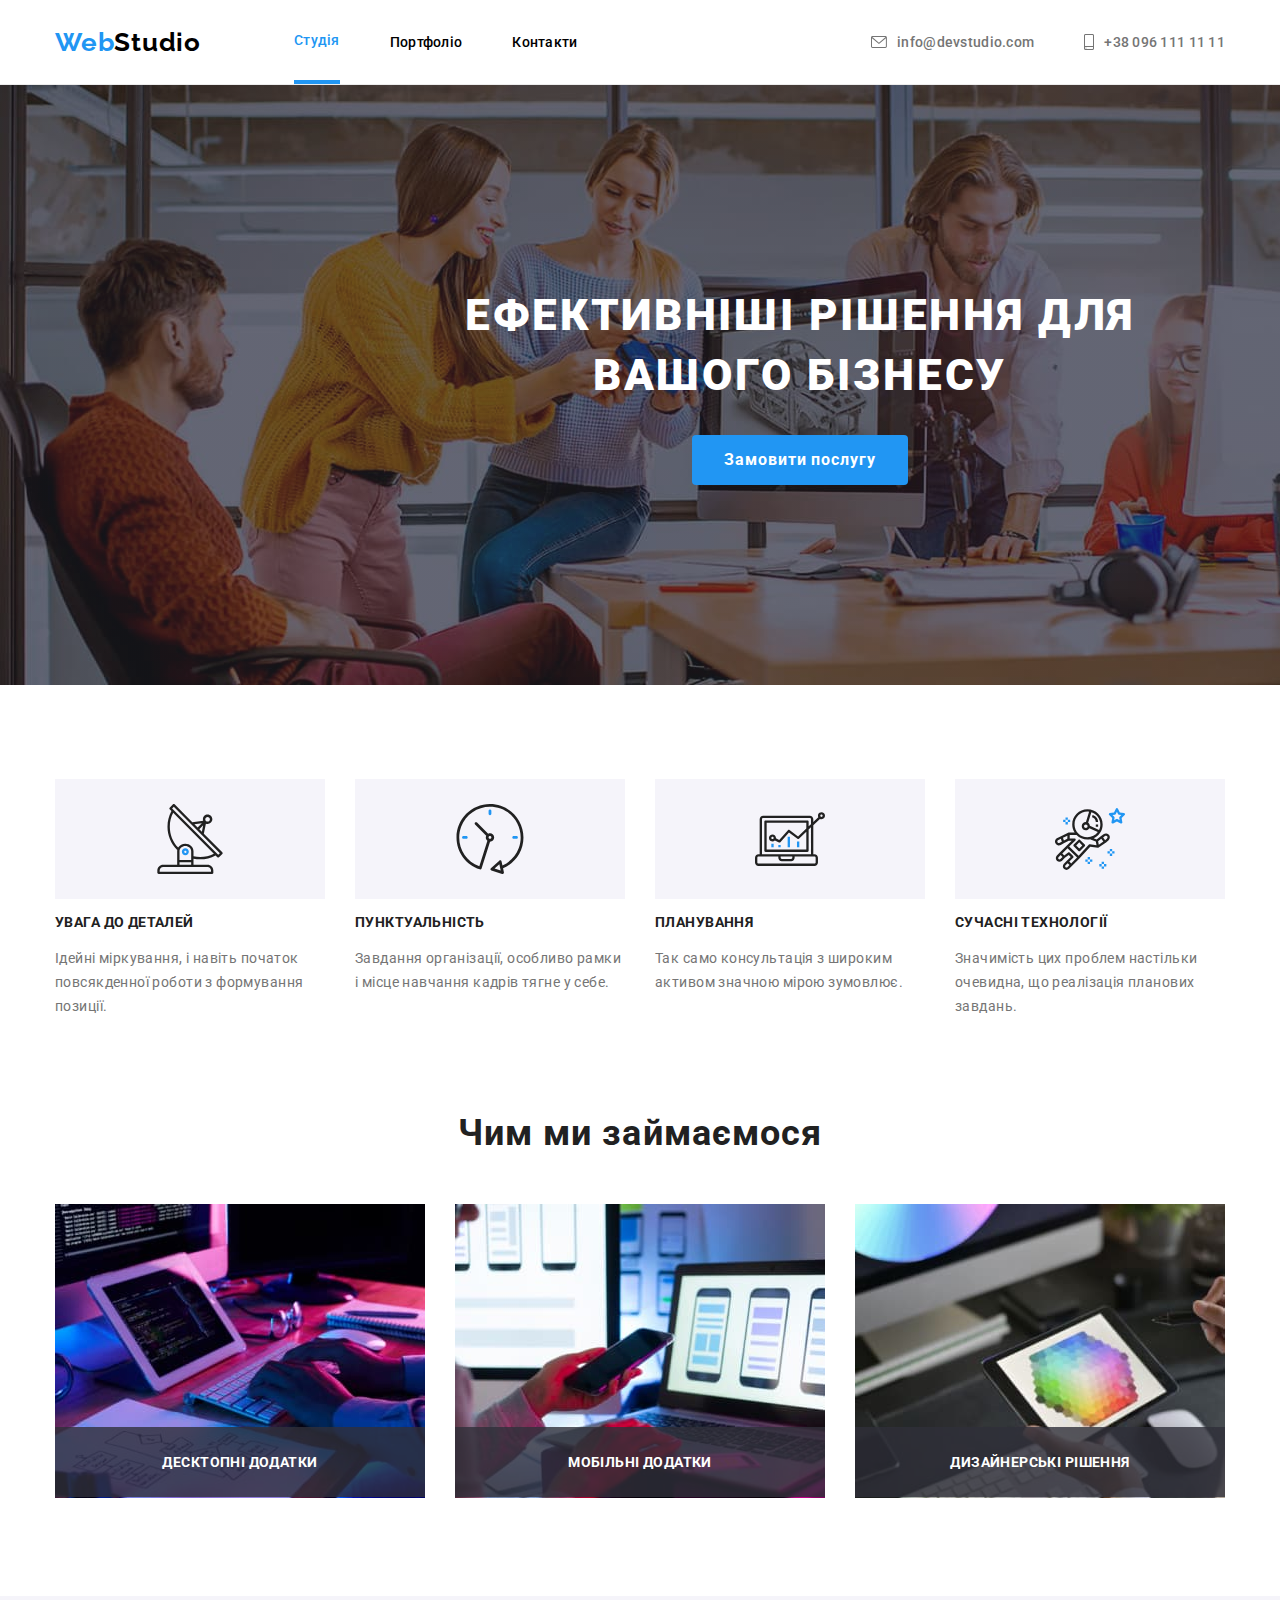
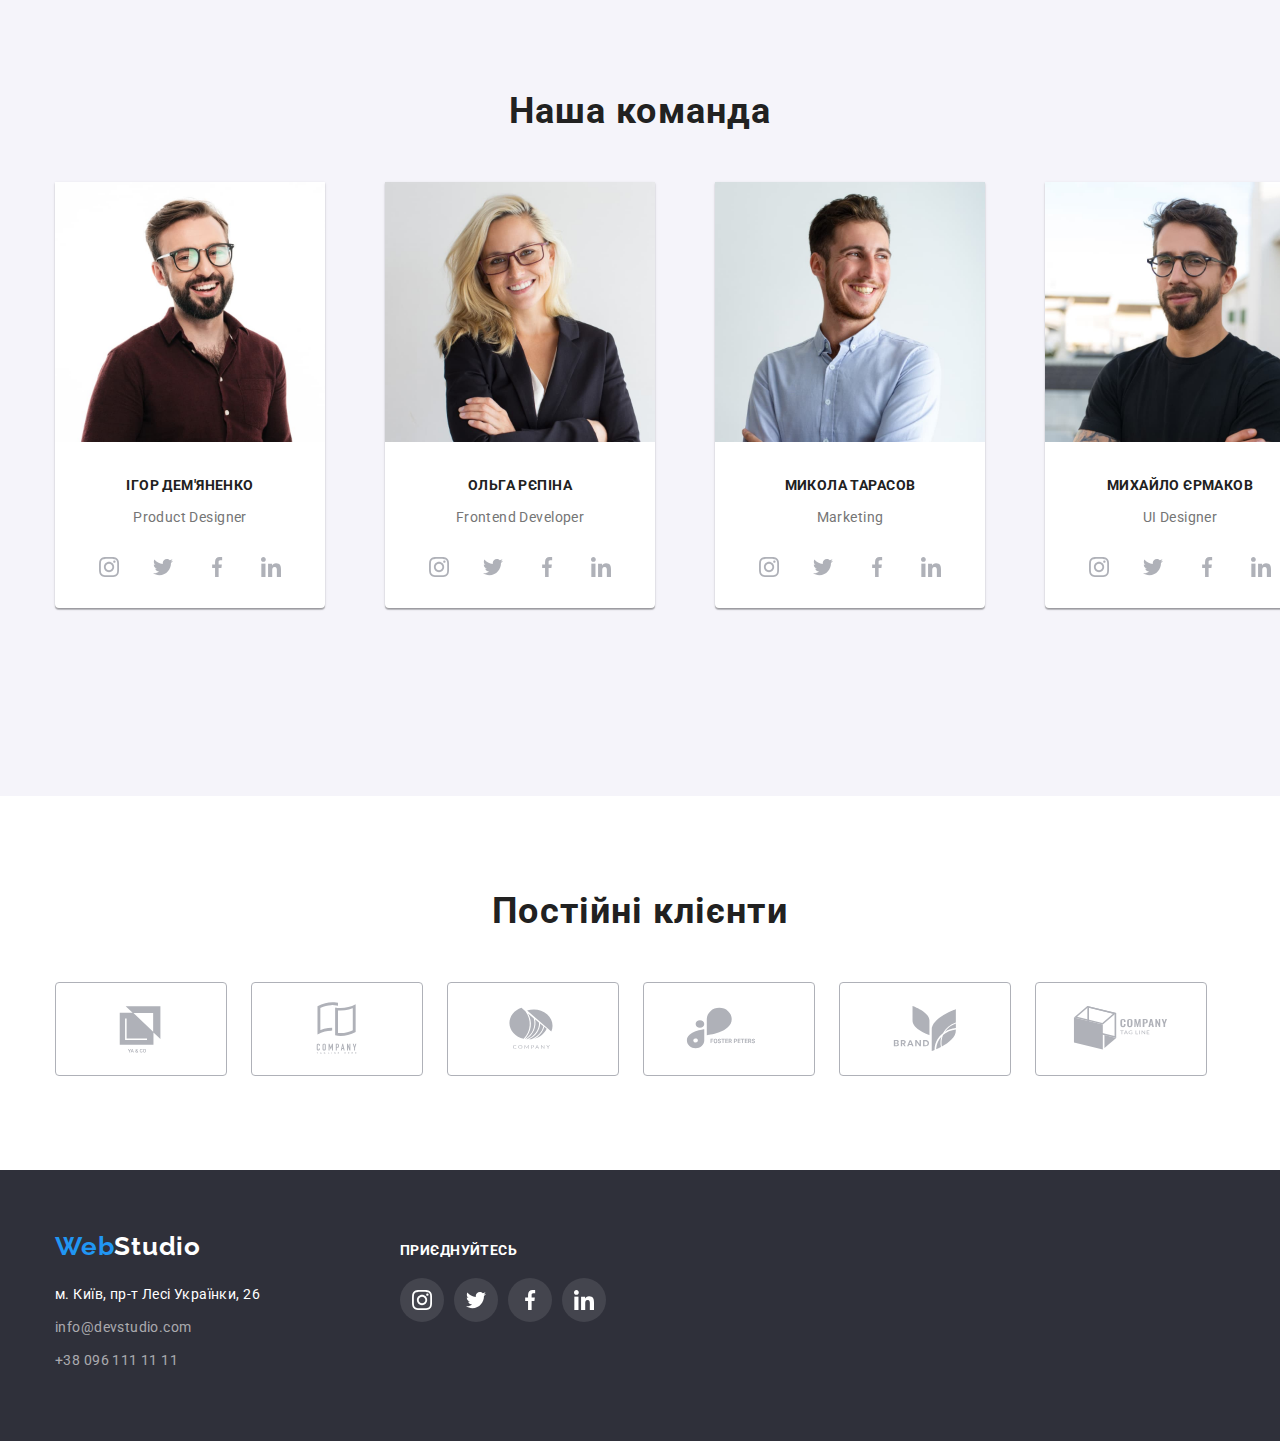
==== index.html @ c1629f8a "update" ====
<!DOCTYPE html>
<html lang="uk">
  <head>
    <meta charset="UTF-8" />
    <meta http-equiv="X-UA-Compatible" content="IE=edge" />
    <meta name="viewport" content="width=device-width, initial-scale=1.0" />
    <title>Домашня робота 1</title>
    <link rel="preconnect" href="https://fonts.googleapis.com" />
    <link rel="preconnect" href="https://fonts.gstatic.com" crossorigin />
    <link
      href="https://fonts.googleapis.com/css2?family=Raleway:wght@700&family=Roboto:wght@400;500;700;900&display=swap"
      rel="stylesheet"
    />
    <link
      rel="stylesheet"
      href="https://cdnjs.cloudflare.com/ajax/libs/modern-normalize/1.1.0/modern-normalize.min.css"
    />
    <link rel="stylesheet" href="./css/styles.css" />
  </head>
  <body class="body">
    <!--header-->
    <header class="page-header">
      <div class="container">
        <a class="logo" href="./webstudio">Web<span class="web">Studio</span> </a>
        <div class="header-container">
          <ul class="header-list list">
            <li class="page-list">
              <a class="active-link header-list-item hover-tup" href="./index.html">Студія</a>
            </li>
            <li class="page-list">
              <a class="header-list-item hover-tup" href="./portfolio.html">Портфоліо</a>
            </li>
            <li class="page-list"><a class="header-list-item hover-tup" href="./contacts.html">Контакти</a></li>
          </ul>
        </div>
        <div class="header-contakts">
            <ul class="header-list list">
            <li class="contacts-link">
              <a class="list-tel hover-tup " href="info@devstudio.com">
                <svg class="mail-icon icon" width="16" height="12">
                <use href="./images/icons.svg#icon-envelope"></use>
              </svg>
                <span>info@devstudio.com</span> </a>
            </li>
            <li class="contacts-link">
              <a class="list-tel hover-tup" href="+380961111111">
                <svg class="mail-icon icon" width="10" height="16">
                <use href="./images/icons.svg#icon-smartphone"></use>
              </svg>
                <span>+38 096 111 11 11</span>
                </a>
            </li>
          </ul>
        </div>
      </div>
    </header>
    <!--hero-->
    <main>
      <section class="hero">
          <div class="hero-container">
            <h1 class="hero-section">ЕФЕКТИВНІШІ РІШЕННЯ ДЛЯ ВАШОГО БІЗНЕСУ</h1>
            <button class="hero-button only-this-butoon hover-butoon butoon" data-modal-open type="button">Замовити послугу</button>
          </div>
      </section>
      <section class="proda">
        <div class="container">
          <ul class="proda-list list">
            <!--<h2>Прихованка</h2>-->
            <li class="proda-list-item">
              <div class="big-icon">
                <svg class="proda-icon icon" width="70" height="70">
                <use href="./images/icons.svg#icon-antenna"></use>
              </svg>
              </div>
              
              <h3 class="proda-link">УВАГА ДО ДЕТАЛЕЙ</h3>
              <p class="proda-link-link">
                Ідейні міркування, і навіть початок повсякденної роботи з формування позиції.
              </p>
            </li>
            <li class="proda-list-item">
              <div class="big-icon">
                <svg class="proda-icon icon" width="70" height="70">
                <use href="./images/icons.svg#icon-clock"></use>
              </svg>
              </div>
              <h3 class="proda-link">ПУНКТУАЛЬНІСТЬ</h3>
              <p class="proda-link-link">
                Завдання організації, особливо рамки і місце навчання кадрів тягне у себе.
              </p>
            </li>
            <li class="proda-list-item">
              <div class="big-icon">
                <svg class="proda-icon icon" width="70" height="70">
                <use href="./images/icons.svg#icon-diagram"></use>
              </svg>
              </div>
              <h3 class="proda-link">ПЛАНУВАННЯ</h3>
              <p class="proda-link-link">
                Так само консультація з широким активом значною мірою зумовлює.
              </p>
            </li>
            <li class="proda-list-item">
              <div class="big-icon">
                <svg class="proda-icon icon" width="70" height="70">
                <use href="./images/icons.svg#icon-astronaut"></use>
              </svg>
              </div>
              <h3 class="proda-link">СУЧАСНІ ТЕХНОЛОГІЇ</h3>
              <p class="proda-link-link">
                Значимість цих проблем настільки очевидна, що реалізація планових завдань.
              </p>
            </li>
          </ul>
        </div>
      </section>
      <!--чим ми займаємосся-->
      <section class="work">
        <div class="container">
          <h2 class="work-link">Чим ми займаємося</h2>
          <ul class="list">
            <li class="work-img"><img src="./images/computer.jpg" alt="computer" width="370"/>
            <div class="work-active"><span class="active-text">ДЕСКТОПНІ ДОДАТКИ</span></div>
              </li>
            <li class="work-img"><img src="./images/phone.jpg" alt="phone" width="370" />
            <div class="work-active"><span class="active-text">МОБІЛЬНІ ДОДАТКИ</span></div>
              </li>
            <li class="work-img"><img src="./images/tublet.jpg" alt="tublet" width="370" />
            <div class="work-active"><span class="active-text">ДИЗАЙНЕРСЬКІ РІШЕННЯ</span></div>
              </li>
          </ul>
        </div>
      </section>
      <!--наша команда-->
      <section class="team">
        <div class="container">
          <h2 class="team-line">Наша команда</h2>
          <div class="all-team">
            <ul class="list">
              <li class="team-link">
                <img src="./images/Christopher_Walker.jpg" alt="Christopher_Walker" width="270" />
                <h3 class="team-list">Ігор Дем'яненко</h3>
                <p class="team-link-list">Product Designer</p>
                <ul class="social-icons list">
                  <li class="icons"><a href="" class="social-link">
                    <svg class="icon-link" width="20" height="20">
                      <use href="./images/icons.svg#icon-instagram"></use>
                    </svg>
                  </a>
                </li>
                  <li class="icons"><a href="" class="social-link">
                    <svg class="icon-link" width="20" height="20">
                      <use href="./images/icons.svg#icon-twitter"></use>
                    </svg>
                  </a>
                </li>
                  <li class="icons"><a href="" class="social-link">
                    <svg class="icon-link" width="20" height="20">
                      <use href="./images/icons.svg#icon-facebook"></use>
                    </svg>
                  </a>
                </li>
                  <li class="icons"><a href="" class="social-link">
                    <svg class="icon-link" width="20" height="20">
                      <use href="./images/icons.svg#icon-linkedin"></use>
                    </svg>
                  </a>
                </li>
                </ul>
              </li>
              <li class="team-link">
                <img src="./images/Kylie_Evans.jpg" alt="Kylie_Evans" width="270" />
                <h3 class="team-list">Ольга Рєпіна</h3>
                <p class="team-link-list">Frontend Developer</p>
                <ul class="social-icons list">
                  <li class="icons"><a href="" class="social-link">
                    <svg class="icon-link" width="20" height="20">
                      <use href="./images/icons.svg#icon-instagram"></use>
                    </svg>
                  </a>
                </li>
                  <li class="icons"><a href="" class="social-link">
                    <svg class="icon-link" width="20" height="20">
                      <use href="./images/icons.svg#icon-twitter"></use>
                    </svg>
                  </a>
                </li>
                  <li class="icons"><a href="" class="social-link">
                    <svg class="icon-link" width="20" height="20">
                      <use href="./images/icons.svg#icon-facebook"></use>
                    </svg>
                  </a>
                </li>
                  <li class="icons"><a href="" class="social-link">
                    <svg class="icon-link" width="20" height="20">
                      <use href="./images/icons.svg#icon-linkedin"></use>
                    </svg>
                  </a>
                </li>
                </ul>
              </li>
              <li class="team-link">
                <img src="./images/Ryan_Harris.jpg" alt="Ryan_Harris" width="270" />
                <h3 class="team-list">Микола Тарасов</h3>
                <p class="team-link-list">Marketing</p>
                <ul class="social-icons list">
                  <li class="icons"><a href="" class="social-link">
                    <svg class="icon-link" width="20" height="20">
                      <use href="./images/icons.svg#icon-instagram"></use>
                    </svg>
                  </a>
                </li>
                  <li class="icons"><a href="" class="social-link">
                    <svg class="icon-link" width="20" height="20">
                      <use href="./images/icons.svg#icon-twitter"></use>
                    </svg>
                  </a>
                </li>
                  <li class="icons"><a href="" class="social-link">
                    <svg class="icon-link" width="20" height="20">
                      <use href="./images/icons.svg#icon-facebook"></use>
                    </svg>
                  </a>
                </li>
                  <li class="icons"><a href="" class="social-link">
                    <svg class="icon-link" width="20" height="20">
                      <use href="./images/icons.svg#icon-linkedin"></use>
                    </svg>
                  </a>
                </li>
                </ul>
              </li>
              <li class="team-link">
                <img src="./images/Tyler_Moore.jpg" alt="Tyler_Moore" width="270" />
                <h3 class="team-list">Михайло Єрмаков</h3>
                <p class="team-link-list">UI Designer</p>
                <ul class="social-icons list">
                  <li class="icons"><a href="" class="social-link">
                    <svg class="icon-link" width="20" height="20">
                      <use href="./images/icons.svg#icon-instagram"></use>
                    </svg>
                  </a>
                </li>
                  <li class="icons"><a href="" class="social-link">
                    <svg class="icon-link" width="20" height="20">
                      <use href="./images/icons.svg#icon-twitter"></use>
                    </svg>
                  </a>
                </li>
                  <li class="icons"><a href="" class="social-link">
                    <svg class="icon-link" width="20" height="20">
                      <use href="./images/icons.svg#icon-facebook"></use>
                    </svg>
                  </a>
                </li>
                  <li class="icons"><a href="" class="social-link">
                    <svg class="icon-link" width="20" height="20">
                      <use href="./images/icons.svg#icon-linkedin"></use>
                    </svg>
                  </a>
                </li>
                </ul>
              </li>
            </ul>
          </div>
          </section>    
          <section class="alltime-clients">
            <div class="container">
              <h2 class="alltime-clients-list">Постійні клієнти</h2>
          <ul class="compain list">
            <li class="compain-link">
              <a href="" class="compain-list">
                    <svg class="icon-logo" width="106" height="60">
                      <use href="./images/icons.svg#icon-ya--co"></use>
                    </svg>
                  </a>
              </li>
            <li class="compain-link">
              <a href="" class="compain-list">
              <svg class="icon-logo" width="106" height="60">
                      <use href="./images/icons.svg#icon-tagline-here"></use>
                    </svg>
                  </a>
            </a>
          </li>
            <li class="compain-link">
              <a href="" class="compain-list">
              <svg class="icon-logo" width="106" height="60">
                      <use href="./images/icons.svg#icon-company"></use>
                    </svg>
                  </a>
            </a>
          </li>
            <li class="compain-link">
              <a href="" class="compain-list">
              <svg class="icon-logo" width="106" height="60">
                      <use href="./images/icons.svg#icon-foster-peters"></use>
                    </svg>
                  </a>
            </a>
          </li>
            <li class="compain-link">
              <a href="" class="compain-list">
              <svg class="icon-logo" width="106" height="60">
                      <use href="./images/icons.svg#icon-brand"></use>
                    </svg>
                  </a>
            </a>
          </li>
            <li class="compain-link">
              <a href="" class="compain-list">
              <svg class="icon-logo" width="106" height="60">
                      <use href="./images/icons.svg#icon-tag-line"></use>
                    </svg>
                  </a>
            </a>
          </li>
          </ul>
        </div>
          </section>
    </main>
    <!--footer-->
    <footer class="address">
      <div class="container">
        <div class="all-address">
          <a class="logo address-logo" href="./webstudio">Web<span class="web-2">Studio</span> </a>
        <div class="address-link">
          <address class="all-address">
               <ul class="list">
              <li class="address-li">
                <a
                  class="address-link-link hover-tup"
                  href="https://goo.gl/maps/J3TThGuoo7Lbi47X8"
                  target="_blank"
                  rel="noopener norefferer nofollow"
                  >м. Київ, пр-т Лесі Українки, 26</a
                >
              </li>
              <li class="address-li">
                <a class="address-link hover-tup" href="mailto:info@devstudio.com"
                  >info@devstudio.com</a
                >
              </li>
              <li class="address-li">
                <a class="address-link hover-tup" href="tel+380961111111">+38 096 111 11 11</a>
              </li>
            </ul>
            </div>
          </div>
        
            <div class="butoon-address">
              <h2 class="come-here">ПРИЄДНУЙТЕСЬ</h2>
                <ul class="goin-here list">
                  <li class="goin-link link"><a href="" class="a-goin">
                    <svg class="icon-link" width="20" height="20">
                      <use href="./images/icons.svg#icon-instagram"></use>
                    </svg>
                  </a></li>
                  <li class="goin-link link"><a href="" class="a-goin">
                    <svg class="icon-link" width="20" height="20">
                      <use href="./images/icons.svg#icon-twitter"></use>
                    </svg>
                  </a></li>
                  <li class="goin-link link"><a href="" class="a-goin">
                    <svg class="icon-link" width="20" height="20">
                      <use href="./images/icons.svg#icon-facebook"></use>
                    </svg>
                  </a></li>
                  <li class="goin-link link"><a href="" class="a-goin">
                    <svg class="icon-link" width="20" height="20">
                      <use href="./images/icons.svg#icon-linkedin"></use>
                    </svg>
                  </a></li>
                </ul>
            </div>
          </address>
        </div>
      </div>
    </footer>
    <div class="modal-backdrop is-hidden" data-modal>
      <div class="modal">
        <div class="close-sign" data-modal-close>
          <svg width="18" height="18">
            <use href="./images/icons.svg#icon-close"></use>
          </svg>
        </div>
      </div>
    </div>
    <script src="./js/modal.js"></script>
  </body>
</html>
---- css/styles.css ----
/* global style */
body {
  font-family: 'Roboto', sans-serif;
  background: #f5f5f5;
  background: #ffffff;
  margin: 0 auto;
}
:root {
  --brand-color: #212121;
  --second-color: #757575;
  --next-color: #ffffff;
  --bornon: none;
  --header-hover: #2196f3;
}
.container {
  width: 1200px;
  margin: 0 auto;
  padding: 0 15px;
}
.logo {
  font-family: 'Raleway', sans-serif;
}
a {
  text-decoration: none;
}
.list {
  list-style: none;
  padding-left: 0;
  margin: 0;
}
.logo {
  font-weight: 700;
  font-size: 26px;
  line-height: calc(32 / 26);
  letter-spacing: 0.03em;
  color: var(--header-hover);
}
.web {
  color: black;
}
.butoon {
  cursor: pointer;
}

h1,
h2,
p {
  margin: 0;
}

/* HW-01 */

/* header */

.page-header .container {
  display: flex;
  align-items: center;
  background-color: #ffffff;
}
.page-header .logo {
  margin-right: 93px;
}
.header-list {
  display: flex;
  align-items: center;
}
.page-list .header-list {
  position: relative;
}

.header-list-item {
  font-weight: 500;
  font-size: 14px;
  line-height: 16px;
  letter-spacing: 0.02em;
  color: black;
  margin-right: 50px;
  padding: 32px 0;
  display: block;
  transition: 250ms linear;
}
.active-link {
  color: var(--header-hover);
  border-bottom: 4px solid var(--header-hover);
}
.hover-tup:hover,
.hover-tup:focus {
  color: var(--header-hover);
}
.hover-tup:hover .icon,
.hover-tup:focus .icon {
  stroke: var(--header-hover);
}
.header-contakts .header-list-item {
  font-weight: 500;
  font-size: 14px;
  line-height: 16px;
  letter-spacing: 0.02em;
  color: black;
  margin-right: 50px;
}

.header-contakts {
  margin-left: auto;
  justify-content: center;
}
.list-tel {
  font-weight: 500;
  font-size: 14px;
  line-height: 16px;
  letter-spacing: 0.02em;
  color: var(--second-color);
  display: flex;
  align-items: center;
  padding: 32px 0;
  transition: 250ms linear;
}
.contacts-link:first-child {
  margin-right: 50px;
}

.mail-icon {
  margin-right: 10px;
  fill: #757575;
}

/* hero */

.hero {
  margin: 0 auto;
  width: 1600px;
  background-color: #2f303a;
  padding-top: 200px;
  padding-bottom: 200px;
  background-image: linear-gradient(rgba(47, 48, 58, 0.4), rgba(47, 48, 58, 0.4)),
    url(../images/all-team.jpg);
  background-repeat: no-repeat;
  background-position: 50% 50%;
}
.hero-section {
  font-weight: 900;
  font-size: 44px;
  line-height: calc(60 / 44);
  text-align: center;
  letter-spacing: 0.06em;
  text-transform: uppercase;
  color: var(--next-color);
  margin: 0 auto;
  padding-bottom: 30px;
  max-width: 696px;
}
.hero-button {
  font-weight: 700;
  font-size: 16px;
  line-height: calc(30 / 16);
  display: flex;
  letter-spacing: 0.06em;
  color: var(--next-color);
  margin: 0 auto;
  padding: 10px 32px;
  border-radius: 4px;
  background: var(--header-hover);
  border: var(--bornon);
  transition: 250ms linear;
}
.only-this-butoon:hover,
.only-this-butoon:focus {
  background: #188ce8;
  box-shadow: 0px 4px 4px rgba(0, 0, 0, 0.15);
  border-radius: 4px;

}

/* proda */

.proda-list {
  padding: 0;
  margin: 0;
  display: flex;
  list-style: none;
}
.proda {
  padding-top: 94px;
  padding-bottom: 94px;
}
.proda-list-item {
  flex-basis: calc((100% - 3 * 30px) / 4);
}
.big-icon {
  background: #f5f4fa;
  width: 270px;
  height: 120px;
  display: flex;
  align-items: center;
  justify-content: center;
}
.proda-icon {
  border-radius: 4px;
}
.proda-list-item:not(:last-child) {
  margin-right: 30px;
  width: 270px;
  height: 120px;
}
.proda-link {
  font-weight: 700;
  font-size: 14px;
  line-height: calc(16 / 12);
  letter-spacing: 0.03em;
  text-transform: uppercase;
  color: var(--brand-color);
}
.proda-link-link {
  font-weight: 400;
  font-size: 14px;
  line-height: calc(24 / 14);
  letter-spacing: 0.03em;
  color: var(--second-color);
}

/* work */

.work-link {
  font-weight: 700;
  font-size: 36px;
  line-height: calc(42 / 36);
  text-align: center;
  letter-spacing: 0.03em;
  color: var(--brand-color);
  margin-bottom: 50px;
}
.work .list {
  padding: 0;
  margin: 0;
  display: flex;
  list-style: none;
}
.work {
  padding-bottom: 94px;
}
.work-img {
  flex-basis: calc((100% - 2 * 30px) / 3);
  position: relative;
}
.work-img:not(:last-child) {
  margin-right: 30px;
}
.work-active {
  background: rgba(47, 48, 58, 0.8);
  height: 70px;
  position: absolute;
  width: 100%;
  bottom: 0;
  margin-bottom: 5px;
  display: flex;
  justify-content: center;
}
.active-text {
  font-weight: 700;
  font-size: 14px;
  line-height: 16px;
  letter-spacing: 0.03em;
  text-transform: uppercase;
  color: #ffffff;
  display: flex;
  align-content: space-around;
  align-items: center;
}

/* team */

.team {
  background: #f5f4fa;
  padding-top: 94px;
  padding-bottom: 94px;
}
.team-link {
  background: var(--next-color);
  background: #ffffff;
  box-shadow: 0px 1px 3px rgba(0, 0, 0, 0.12), 0px 1px 1px rgba(0, 0, 0, 0.14),
    0px 2px 1px rgba(0, 0, 0, 0.2);
  border-radius: 0px 0px 4px 4px;
  height: 426px;
}
.team-link:not(:last-child) {
  margin-right: 30px;
  flex-basis: calc((100% - 3 * 30px) / 4);
}
.team-link:not(:first-child) {
  margin-left: 30px;
}
.team-line {
  font-weight: 700;
  font-size: 36px;
  line-height: calc(42 / 36);
  text-align: center;
  letter-spacing: 0.03em;
  color: var(--brand-color);
  margin-bottom: 50px;
}
.all-team {
  padding-bottom: 94px;
}
.team .list {
  padding: 0;
  margin: 0;
  display: flex;
  list-style: none;
}
.team-list {
  font-weight: 700;
  font-size: 14px;
  line-height: calc(16 / 12);
  letter-spacing: 0.03em;
  text-transform: uppercase;
  color: var(--brand-color);
  margin-top: 30px;
  text-align: center;
  margin-bottom: 10px;
}
.team-link-list {
  font-weight: 400;
  font-size: 14px;
  line-height: calc(24 / 14);
  letter-spacing: 0.03em;
  color: var(--second-color);
  text-align: center;
}
.team .icons {
  margin-right: 10px;
  margin-top: 16px;
  margin-bottom: 30px;
  transition: 250ms linear;
}
.team .social-link:hover,
.team .social-link:focus {
  background-color: #2196f3;
}

.icon-link {
  fill: #afb1b8;
  transition: 250ms linear;
}
.team .social-link:hover .icon-link,
.team .social-link:focus .icon-link {
  fill: #ffffff;
}
.social-icons {
  justify-content: center;
}
.social-link {
  width: 44px;
  height: 44px;
  border-radius: 50%;
  display: flex;
  align-items: center;
  justify-content: center;
  transition: 250ms linear;
}
.team .icons:last-child {
  margin-right: 0;
}
.alltime-clients {
  padding-top: 94px;
  padding-bottom: 94px;
  align-items: center;
  justify-content: center;
  background: #ffffff;
  margin: 0 auto;
}
.under-clients {
  width: 1200px;
  margin: 0 auto;
}
.alltime-clients-list {
  font-weight: 700;
  font-size: 36px;
  line-height: 42px;
  text-align: center;
  letter-spacing: 0.03em;
  color: #212121;
  margin-bottom: 50px;
}
.compain-link {
  display: inline-block;
}
.compain-list {
  width: 100%;
  height: 100%;
  color: #afb1b8;
  border: 1px solid #afb1b8;
  border-radius: 4px;
  display: flex;
  align-items: center;
  justify-content: center;
  transition: 250ms linear;
}
.icon-logo {
  margin: 16px 32px;
  fill: currentColor;
}
.compain-link:not(:last-child) {
  margin-right: 20px;
}
.alltime-clients .compain-list:hover,
.alltime-clients .compain-list:focus {
  color: #2196f3;
  border: 1px solid #2196f3;
  border-radius: 4px;
}
/* footer */

.footer {
  padding-bottom: 60px;
}
.address .container {
  display: flex;
  background-color: #2f303a;
}
.address {
  padding-top: 60px;
  background-color: #2f303a;
  padding-bottom: 60px;
  margin: 0 auto;
  display: flex;
  align-items: baseline;
}
.address-link-link {
  font-weight: 400;
  font-size: 14px;
  line-height: calc(24 / 14);
  letter-spacing: 0.03em;
  color: var(--next-color);
  transition: 250ms linear;
}
.address-link {
  font-weight: 400;
  font-size: 14px;
  line-height: calc(24 / 14);
  letter-spacing: 0.03em;
  color: rgba(255, 255, 255, 0.6);
  transition: 250ms linear;
}
.address .logo {
  display: block;
  padding-bottom: 20px;
}
.address-li {
  margin-bottom: 9px;
}
.all-address {
  margin-right: 70px;
}
.come-here {
  font-weight: 700;
  font-size: 14px;
  line-height: 16px;
  letter-spacing: 0.03em;
  color: #ffffff;
  margin-bottom: 20px;
}
.butoon-address {
  padding-top: 12px;
}
.goin-here {
  display: flex;
  align-items: center;
  justify-content: center;
}
.goin-link {
  width: 44px;
  height: 44px;
  margin-right: 10px;
  transition: 250ms linear;
}
.goin-link:last-child {
  margin-right: 0;
}
.a-goin:hover,
.a-goin:focus {
  background-color: #2196f3;
}
.a-goin {
  width: 100%;
  height: 100%;
  border-radius: 50%;
  display: flex;
  align-items: center;
  justify-content: center;
  background: rgba(255, 255, 255, 0.1);
  transition: 250ms linear;
}
.address .icon-link {
  fill: #ffffff;
}

/* HW-02  */
.page-header {
  border-bottom: 1px solid #ececec;
}
.header-lynk {
  font-weight: 500;
  font-size: 14px;
  line-height: calc(16 / 14);
  letter-spacing: 0.02em;
  color: var(--brand-color);
}

/* project */

.project {
  padding-top: 94px;
}
.project-list .project-text:hover,
.project-list .project-text:focus {
  color: #ffffff;
}
.project-list {
  display: flex;
  justify-content: center;
  transition: 250ms linear;

  margin-bottom: 50px;
}
.project .butoon {
  margin-right: 8px;
  transition: 250ms linear;
}
.project-1st-button {
  width: 73px;
  height: 38px;
  left: 512px;
  top: 174px;
  background: var(--header-hover);
  box-shadow: 0px 3px 1px rgba(0, 0, 0, 0.1), 0px 1px 2px rgba(0, 0, 0, 0.08),
    0px 2px 2px rgba(0, 0, 0, 0.12);
  border-radius: 4px;
  border: var(--bornon);
}
.project-2nd-butoon {
  width: 135px;
  height: 38px;
  left: 593px;
  top: 174px;
  background: #f5f4fa;
  border-radius: 4px;
  border: var(--bornon);
}
.project-3d-butoon {
  width: 112px;
  height: 38px;
  left: 726px;
  top: 174px;
  background: #f5f4fa;
  border-radius: 4px;
  border: var(--bornon);
}
.project-4r-butoon {
  width: 103px;
  height: 38px;
  left: 846px;
  top: 174px;
  background: #f5f4fa;
  border-radius: 4px;
  border: var(--bornon);
}
.project-5v-butoon {
  width: 130px;
  height: 38px;
  left: 957px;
  top: 174px;
  background: #f5f4fa;
  border-radius: 4px;
  border: var(--bornon);
}

.project .hover-butoon:hover,
.project .hover-butoon:focus {
  color: #ffffff;
  background: #2196f3;
}

.butoon-size {
  padding: 6px 22px;
}
.project-job .project-menu {
  flex-basis: calc((100% - 3 * 30px) / 3);
  margin-right: 25px;
  margin-bottom: 30px;
  background: #ffffff;
  border: 1px solid #eeeeee;
  position: relative;
  cursor: pointer;
  
}
.img-wrapper {
  position: relative;
  overflow: hidden;
  display: block;
}
.project-description {
  width: 370px;
  height: 294px;
  padding: 63px 24px;
  background: rgba(33, 150, 243, 0.9);
  position: absolute;
  top: 1px;
  transform: translateY(100%);
  filter: drop-shadow(0px 4px 4px rgba(0, 0, 0, 0.25));
  transition: 250ms linear;
}
.img-text {
  font-weight: 400;
  font-size: 18px;
  line-height: 28px;
  letter-spacing: 0.03em;
  color: #ffffff;
}

.project-job .project-menu:hover .project-description,
.project-job .project-menu:focus .project-description {
  display: block;
  transform: translateY(0);
  transition: transform 250ms cubic-bezier(0.4, 0, 0.2, 1);
}
.project-menu:hover,
.project-menu:focus {
  box-shadow: 0px 1px 1px rgba(0, 0, 0, 0.12), 0px 4px 4px rgba(0, 0, 0, 0.06),
    1px 4px 6px rgba(0, 0, 0, 0.16);
  transition: 250ms cubic-bezier(0.4, 0, 0.2, 1);
}

.project-text {
  font-weight: 500;
  font-size: 16px;
  line-height: 26px;
  letter-spacing: 0.03em;
}
.project-job .project-text {
  margin-bottom: 4px;
}
.project-text-unik {
  font-weight: 500;
  font-size: 16px;
  line-height: 26px;
  text-align: center;
  letter-spacing: 0.03em;
  color: #ffffff;
}
.project-text-link {
  font-weight: 400;
  font-size: 16px;
  line-height: calc(30 / 16);
  letter-spacing: 0.03em;
  color: var(--second-color);
}
.project-aftograv {
  padding: 20px 24px;
  border: 1px solid #eeeeee;
  margin-top: -5px;
}
.project-job {
  padding: 0;
  margin: 0;
  margin-right: -30px;
  display: flex;
  list-style: none;
  flex-wrap: wrap;
}
.projact-img {
  display: block;
}

/* address */
.footer {
  background-color: #2f303a;
  margin: 0 auto;
  width: 1600px;
}
.adres-link {
  font-weight: 400;
  font-size: 14px;
  line-height: calc(24 / 14);
  letter-spacing: 0.03em;
  color: var(--next-color);
}
.address-li {
  font-style: normal;
}
.adres-tel {
  font-weight: 400;
  font-size: 14px;
  line-height: calc(24 / 14);
  letter-spacing: 0.03em;
  color: rgba(255, 255, 255, 0.6);
}
.web-2 {
  color: var(--next-color);
}
.footer {
  padding-top: 60px;
}
.footer .list {
  margin-top: 20px;
}

/* modal*/

.modal-backdrop {
  position: fixed;
  top: 0;
  bottom: 0;
  left: 0;
  right: 0;
  background-color: rgba(0, 0, 0, 0.8);
  transition: opacity 250ms, visibility 250ms;
}

.modal-backdrop.is-hidden .modal {
  transform: rotate(-180deg);
}

.modal {
  width: 500px;
  height: 400px;
  position: absolute;
  top: 50%;
  left: 50%;
  transform: translate(-50%, -50%) rotate(0);
  transition: transform 250ms linear;
  background-color: #ffffff;
  border-radius: 20px;
}

.modal .close-sign {
  position: absolute;
  display: flex;
  justify-content: center;
  cursor: pointer;
  align-items: center;
  top: 10px;
  right: 10px;
  width: 30px;
  height: 30px;
  background: #ffffff;
  border: 1px solid rgba(0, 0, 0, 0.1);
  border-radius: 50%;
}

.is-hidden {
  visibility: hidden;
  opacity: 0;
  pointer-events: none;
}
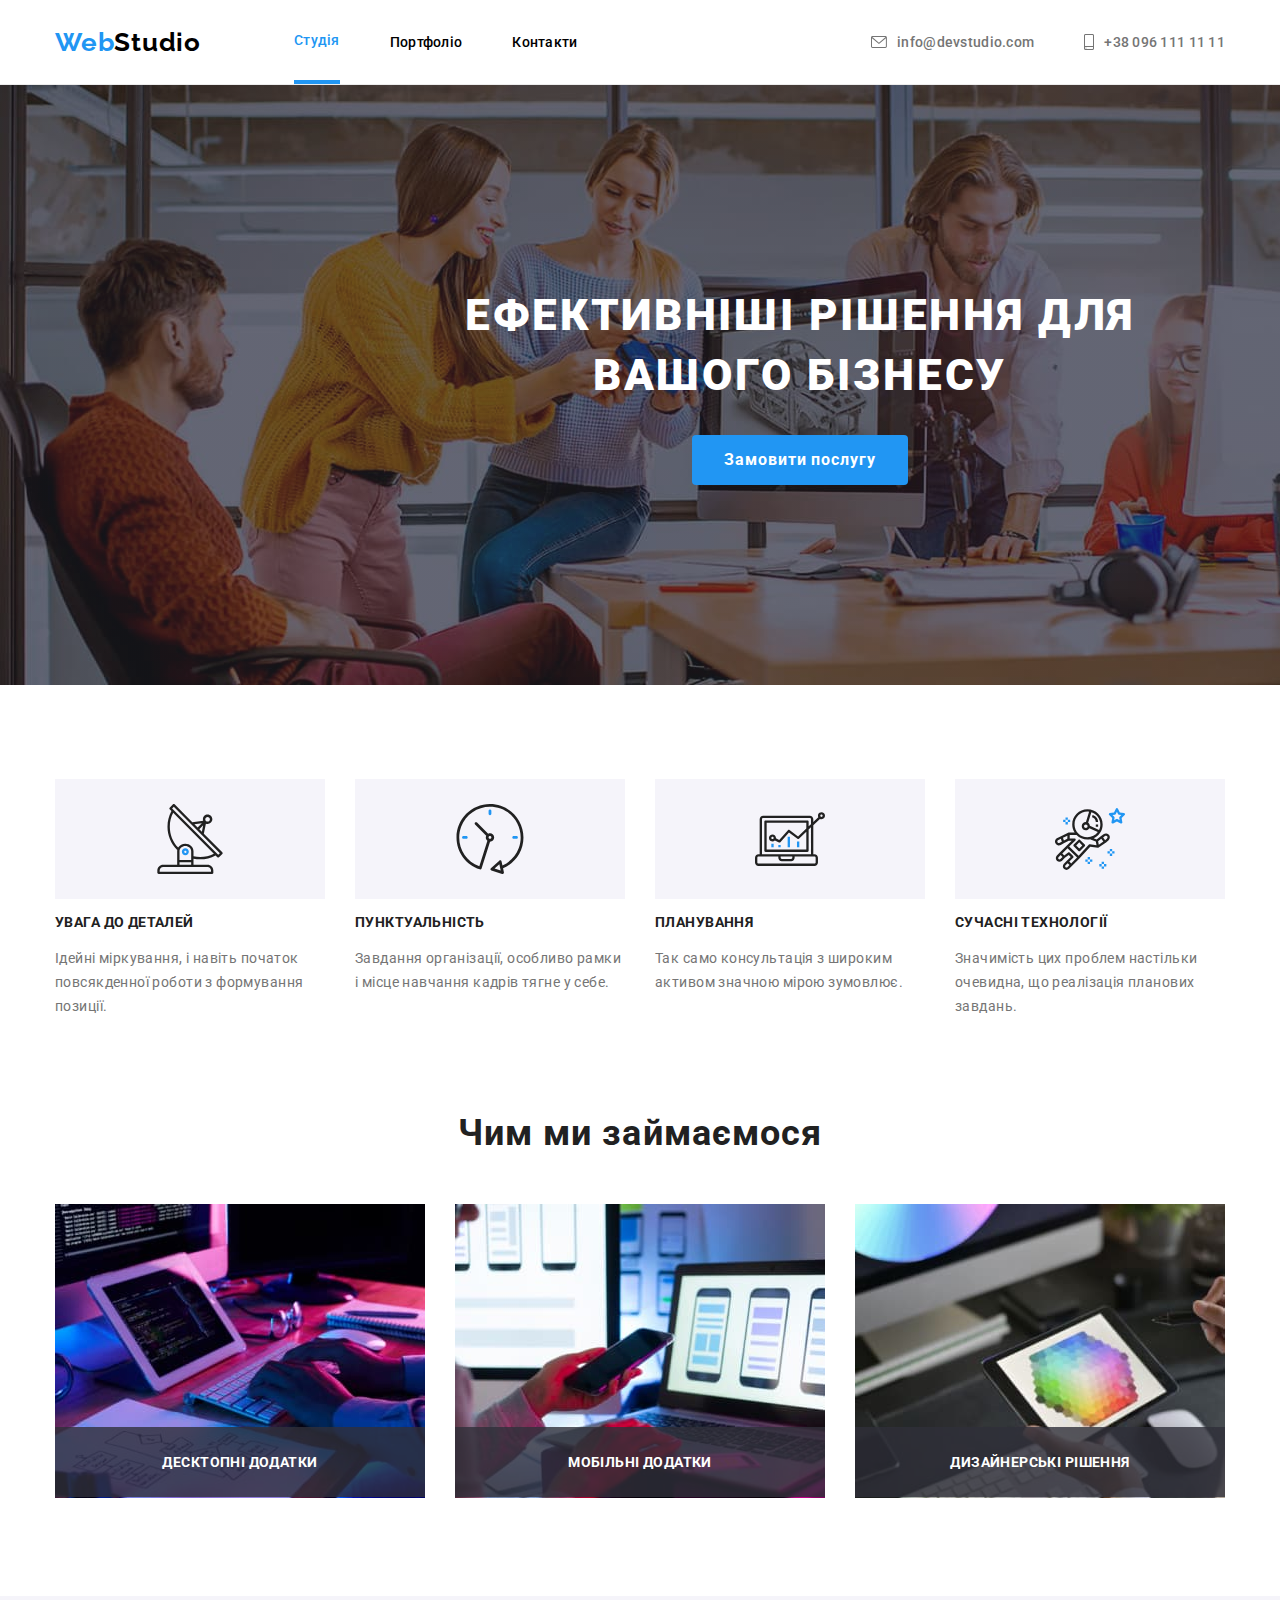
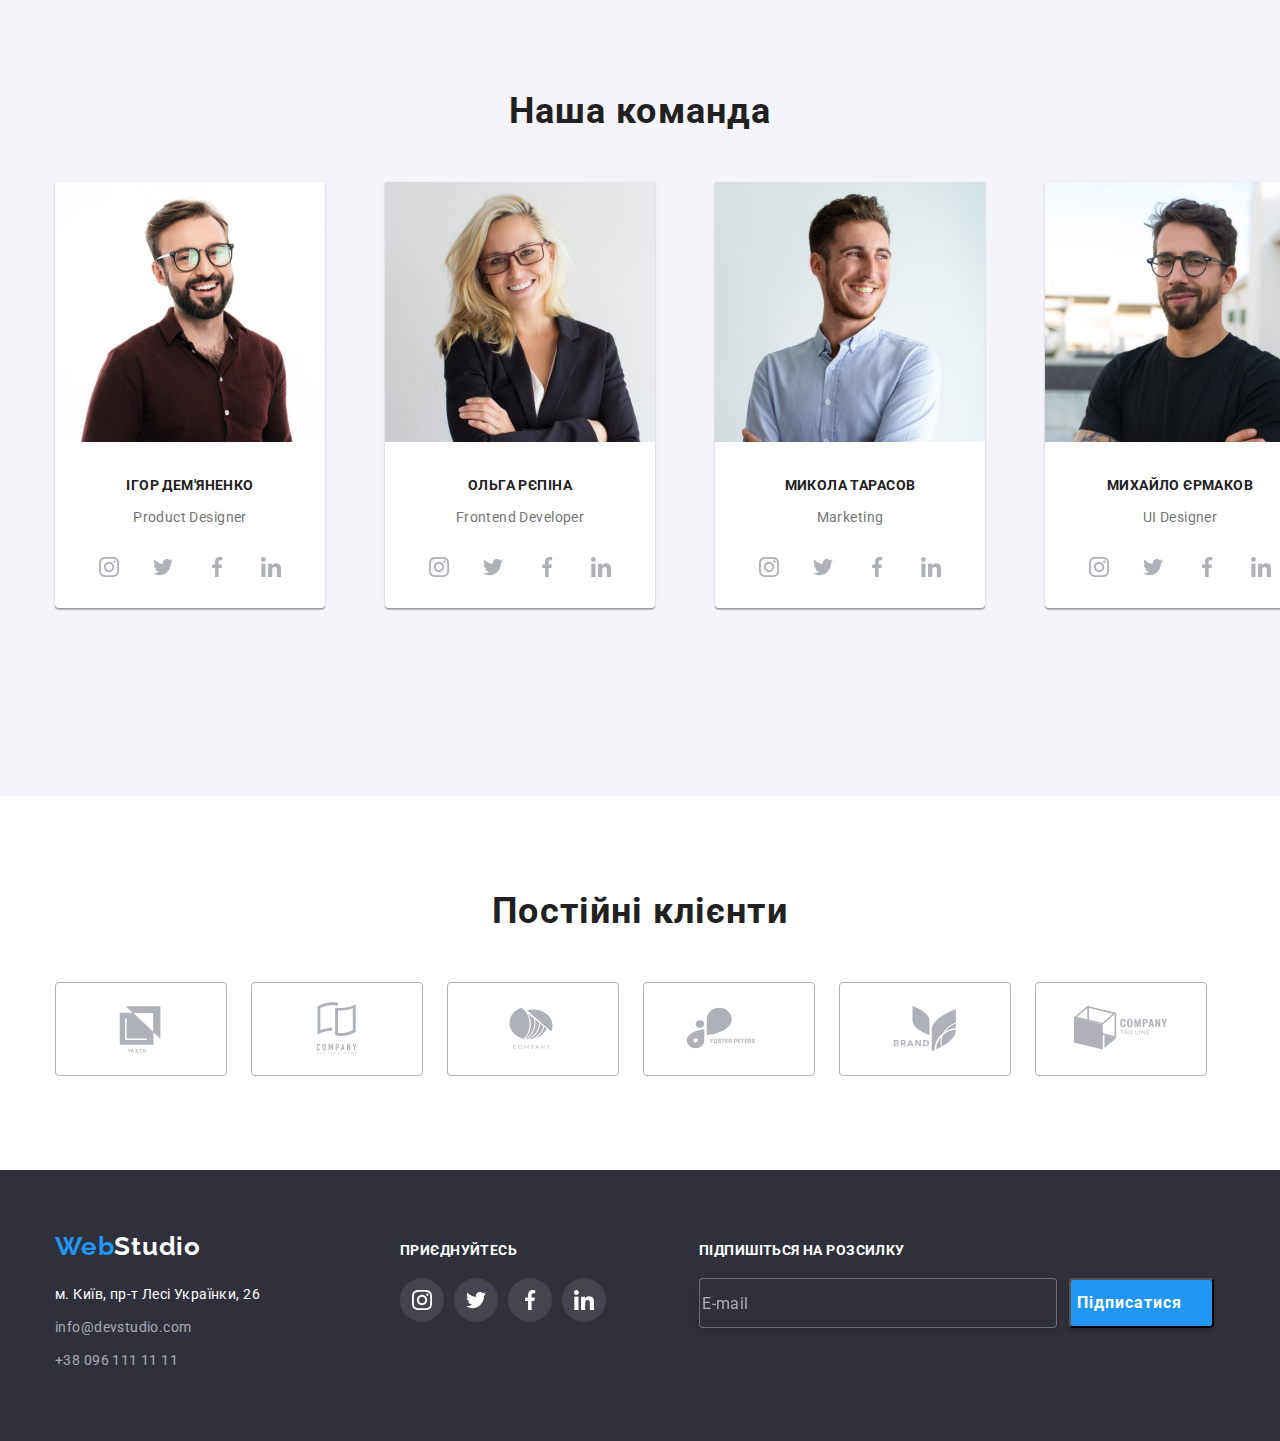
==== commit 10e741a8: "update" ====
--- a/index.html
+++ b/index.html
@@ -374,6 +374,19 @@
                 </ul>
             </div>
           </address>
+          <div class="anjoy">
+            <h2 class="anjoy-header">Підпишіться на розсилку</h2>
+            <div class="input-butoon">
+              <label for="email"></label>
+            <input id="email" type="email" class="anjoy-input" placeholder="E-mail">
+            <button type="button" class="anjoy-butoon">
+              Підписатися <svg class="anjoy-icon" width="24" height="24">
+                <use href="./images/icons.svg#con-icon-send">
+                </use>
+                </svg>
+            </button>
+            </div>
+          </div>
         </div>
       </div>
     </footer>
@@ -381,9 +394,27 @@
       <div class="modal">
         <div class="close-sign" data-modal-close>
           <svg width="18" height="18">
-            <use href="./images/icons.svg#icon-close"></use>
-          </svg>
-        </div>
+            <use href="./images/icons.svg#icon-close"></use></svg>
+        </div>
+        <h2 class="modal-hed">Залиште свої дані, ми вам передзвонимо</h2>
+          <form name="info-from-user" class="modal-form">
+            <label for="Ім'я" class="modal-label">Ім'я</label>
+            <input name="Ім'я" id="Ім'я" type="Name" class="modal-input">
+            <label for="Телефон" class="modal-label">Телефон</label>
+            <input name="Телефон" id="Телефон" type="tel" required class="modal-input">
+            <label for="Пошта" class="modal-label">Пошта</label>
+            <input name="Пошта" id="Пошта" type="email" class="modal-input">
+            <label for="Коментар" class="modal-label">Коментар</label>
+            <textarea name="Коментар" id="" cols="30" rows="4" placeholder="Введіть текст" class="modal-textarea"></textarea>
+            <!-- <label for="Коментар" class="modal-label">Коментар</label>
+            <input name="Коментар" id="Коментар" type="text" placeholder="Введіть текст" class="modal-input-four"> -->
+            <div class="agree">
+              <label for="checkbox"></label>
+              <input name="checkbox" id="checkbox" type="checkbox"value="ok"> <span class="first-text">Погоджуюся з розсилкою та приймаю</span> 
+              <a class="second-text" href="Договір">Умови договору</a> 
+            </div>
+            <button type="submit" class="modal-butoon"><span class="butoon-text">Відправити</span></button>
+          </form>
       </div>
     </div>
     <script src="./js/modal.js"></script>
--- a/css/styles.css
+++ b/css/styles.css
@@ -77,7 +77,9 @@
   margin-right: 50px;
   padding: 32px 0;
   display: block;
-  transition: 250ms linear;
+  transition-property: color;
+  transition-duration: 250ms;
+  transition-timing-function: linear;
 }
 .active-link {
   color: var(--header-hover);
@@ -113,7 +115,9 @@
   display: flex;
   align-items: center;
   padding: 32px 0;
-  transition: 250ms linear;
+  transition: color;
+  transition-duration: 250ms;
+  transition-timing-function: linear;
 }
 .contacts-link:first-child {
   margin-right: 50px;
@@ -161,14 +165,15 @@
   border-radius: 4px;
   background: var(--header-hover);
   border: var(--bornon);
-  transition: 250ms linear;
+  transition-property: background-color, color;
+  transition-duration: 250ms;
+  transition-timing-function: linear;
 }
 .only-this-butoon:hover,
 .only-this-butoon:focus {
   background: #188ce8;
   box-shadow: 0px 4px 4px rgba(0, 0, 0, 0.15);
   border-radius: 4px;
-
 }
 
 /* proda */
@@ -330,20 +335,19 @@
   margin-right: 10px;
   margin-top: 16px;
   margin-bottom: 30px;
-  transition: 250ms linear;
 }
 .team .social-link:hover,
 .team .social-link:focus {
   background-color: #2196f3;
+  color: #ffffff;
 }
 
 .icon-link {
-  fill: #afb1b8;
-  transition: 250ms linear;
+  fill: currentColor;
 }
 .team .social-link:hover .icon-link,
 .team .social-link:focus .icon-link {
-  fill: #ffffff;
+  color: #ffffff;
 }
 .social-icons {
   justify-content: center;
@@ -355,8 +359,12 @@
   display: flex;
   align-items: center;
   justify-content: center;
-  transition: 250ms linear;
-}
+  color: #afb1b8;
+  transition-property: background-color, color;
+  transition-duration: 250ms;
+  transition-timing-function: linear;
+}
+
 .team .icons:last-child {
   margin-right: 0;
 }
@@ -393,7 +401,9 @@
   display: flex;
   align-items: center;
   justify-content: center;
-  transition: 250ms linear;
+  transition-property: background-color, color;
+  transition-duration: 250ms;
+  transition-timing-function: linear;
 }
 .icon-logo {
   margin: 16px 32px;
@@ -431,7 +441,9 @@
   line-height: calc(24 / 14);
   letter-spacing: 0.03em;
   color: var(--next-color);
-  transition: 250ms linear;
+  transition-property: background-color, color;
+  transition-duration: 250ms;
+  transition-timing-function: linear;
 }
 .address-link {
   font-weight: 400;
@@ -439,7 +451,9 @@
   line-height: calc(24 / 14);
   letter-spacing: 0.03em;
   color: rgba(255, 255, 255, 0.6);
-  transition: 250ms linear;
+  transition-property: background-color, color;
+  transition-duration: 250ms;
+  transition-timing-function: linear;
 }
 .address .logo {
   display: block;
@@ -471,7 +485,9 @@
   width: 44px;
   height: 44px;
   margin-right: 10px;
-  transition: 250ms linear;
+  transition-property: background-color, color;
+  transition-duration: 250ms;
+  transition-timing-function: linear;
 }
 .goin-link:last-child {
   margin-right: 0;
@@ -524,7 +540,9 @@
 }
 .project .butoon {
   margin-right: 8px;
-  transition: 250ms linear;
+  transition-property: background-color, color;
+  transition-duration: 250ms;
+  transition-timing-function: linear;
 }
 .project-1st-button {
   width: 73px;
@@ -585,13 +603,11 @@
 }
 .project-job .project-menu {
   flex-basis: calc((100% - 3 * 30px) / 3);
-  margin-right: 25px;
+  margin-right: 30px;
   margin-bottom: 30px;
   background: #ffffff;
-  border: 1px solid #eeeeee;
   position: relative;
   cursor: pointer;
-  
 }
 .img-wrapper {
   position: relative;
@@ -607,7 +623,9 @@
   top: 1px;
   transform: translateY(100%);
   filter: drop-shadow(0px 4px 4px rgba(0, 0, 0, 0.25));
-  transition: 250ms linear;
+  transition-property: transform;
+  transition-duration: 250ms;
+  transition-timing-function: linear;
 }
 .img-text {
   font-weight: 400;
@@ -703,7 +721,75 @@
 .footer .list {
   margin-top: 20px;
 }
-
+.input-butoon{
+  display: flex;
+  justify-content: flex-end;
+}
+/* angoy */
+
+.anjoy{
+  padding-top: 12px;
+  margin-left: 93px;
+}
+.anjoy-header{
+  font-weight: 700;
+font-size: 14px;
+line-height: 16px;
+letter-spacing: 0.03em;
+text-transform: uppercase;
+color: #FFFFFF;
+margin-bottom: 20px;
+}
+.anjoy-input{
+  margin-right: 12px;
+  width: 358px;
+height: 50px;
+border: 1px solid rgba(255, 255, 255, 0.3);
+filter: drop-shadow(0px 4px 4px rgba(0, 0, 0, 0.15));
+border-radius: 4px;
+background-color: #2F303A;
+}
+.anjoy-input::placeholder{
+  font-weight: 400;
+font-size: 16px;
+line-height: 20px;
+display: flex;
+align-items: center;
+letter-spacing: 0.03em;
+color: rgba(255, 255, 255, 0.6);
+}
+.anjoy-input:hover,
+.anjoy-input:focus{
+  border: 1px solid #2196F3;
+  border-radius: 4px;
+  outline: 0;
+}
+.anjoy-butoon{
+  font-weight: 700;
+font-size: 16px;
+line-height: 30px;
+display: flex;
+align-items: center;
+text-align: center;
+letter-spacing: 0.06em;
+color: #FFFFFF;
+  background: #2196F3;
+box-shadow: 0px 4px 4px rgba(0, 0, 0, 0.15);
+border-radius: 4px;
+transition-property: background-color, color;
+transition-duration: 250ms;
+transition-timing-function: linear;
+}
+.anjoy-butoon:hover,
+.anjoy-butoon:focus {
+  background: #188ce8;
+  box-shadow: 0px 4px 4px rgba(0, 0, 0, 0.15);
+  border-radius: 4px;
+  outline: 0;
+}
+.anjoy .anjoy-icon{
+ color: #ffffff;
+}
 /* modal*/
 
 .modal-backdrop {
@@ -721,8 +807,8 @@
 }
 
 .modal {
-  width: 500px;
-  height: 400px;
+  width: 528px;
+  height: 617px;
   position: absolute;
   top: 50%;
   left: 50%;
@@ -746,9 +832,160 @@
   border: 1px solid rgba(0, 0, 0, 0.1);
   border-radius: 50%;
 }
-
 .is-hidden {
   visibility: hidden;
   opacity: 0;
   pointer-events: none;
 }
+.modal-hed {
+  font-weight: 700;
+  font-size: 20px;
+  line-height: 23px;
+  text-align: center;
+  letter-spacing: 0.03em;
+  color: #212121;
+  margin: 40px;
+  margin-bottom: 0;
+}
+.modal-form {
+  padding-top: 12px;
+  padding-left: 40px;
+  padding-right: 40px;
+}
+
+.modal-input {
+  width: 100%;
+  height: 40px;
+  margin-bottom: 10px;
+  padding: 10px;
+  border: 1px solid rgba(33, 33, 33, 0.2);
+  border-radius: 4px;
+  font-size: 15px;
+  font-weight: bold;
+  color: #757575;
+  margin-top: 4px;  
+  display: block;
+  transition-property: transform ;
+  transition-duration: 250ms;
+  transition-timing-function: linear;
+}
+.modal-input::placeholder {
+  font-size: 12px;
+  font-weight: normal;
+  color: rgba(72, 90, 190, 0.3);
+}
+.modal-input:hover,
+.modal-input:focus{
+  border: 1px solid #2196F3;
+  border-radius: 4px;
+  outline: 0;
+}
+/* .modal-input-four {
+  width: 100%;
+  height: 120px;
+  margin-bottom: 10px;
+  padding: 10px;
+  border: 1px solid rgba(33, 33, 33, 0.2);
+  border-radius: 4px;
+  font-size: 15px;
+  font-weight: bold;
+  color: #757575;
+  margin-top: 4px;
+} */
+/* .modal-input-four::placeholder {
+  font-weight: 400;
+  font-size: 12px;
+  line-height: 14px;
+  letter-spacing: 0.01em;
+  color: rgba(117, 117, 117, 0.5);
+} */
+
+/* .modal-input-four:hover,
+.modal-input-four:focus{
+  border: 1px solid #2196F3;
+border-radius: 4px;
+outline: 0;
+} */
+.modal-textarea{
+  font-weight: 400;
+font-size: 12px;
+line-height: 14px;
+letter-spacing: 0.01em;
+color: rgba(117, 117, 117, 0.5);
+  width: 100%;
+  height: 120px;
+  padding: 10px;
+  margin-top: 4px;
+  display: block;
+  border: 1px solid rgba(33, 33, 33, 0.2);
+  border-radius: 4px;
+  resize: none;
+}
+.modal-textarea:hover,
+.modal-textarea:focus{
+  border: 1px solid #2196F3;
+border-radius: 4px;
+outline: 0;
+}
+.modal-textarea::placeholder {
+  font-weight: 400;
+  font-size: 12px;
+  line-height: 14px;
+  letter-spacing: 0.01em;
+  color: rgba(117, 117, 117, 0.5);
+}
+.agree{
+  width: 425px;
+  margin: 20px auto 30px;
+}
+.first-text{
+  font-weight: 400;
+font-size: 14px;
+line-height: 24px;
+letter-spacing: 0.03em;
+color: #757575;
+}
+.second-text{
+  font-weight: 400;
+font-size: 14px;
+line-height: 24px;
+letter-spacing: 0.03em;
+text-decoration-line: underline;
+color: #2196F3;
+}
+.modal-butoon {
+  background: #2196f3;
+  box-shadow: 0px 4px 4px rgba(0, 0, 0, 0.15);
+  border-radius: 4px;
+  margin: 0 auto;
+  display: block;
+  transition-property: background-color, color;
+  transition-duration: 250ms;
+  transition-timing-function: linear;
+}
+.modal-butoon:hover,
+.modal-butoon:focus {
+  background: #188ce8;
+  box-shadow: 0px 4px 4px rgba(0, 0, 0, 0.15);
+  border-radius: 4px;
+  outline: 0;
+  
+}
+.butoon-text {
+  font-weight: 700;
+  font-size: 16px;
+  line-height: 30px;
+  padding: 10px 52px;
+  display: flex;
+  align-items: center;
+  text-align: center;
+  letter-spacing: 0.06em;
+  color: #ffffff;
+}
+.modal-label {
+  font-weight: 400;
+  font-size: 12px;
+  line-height: 14px;
+  letter-spacing: 0.01em;
+  color: #757575;
+}
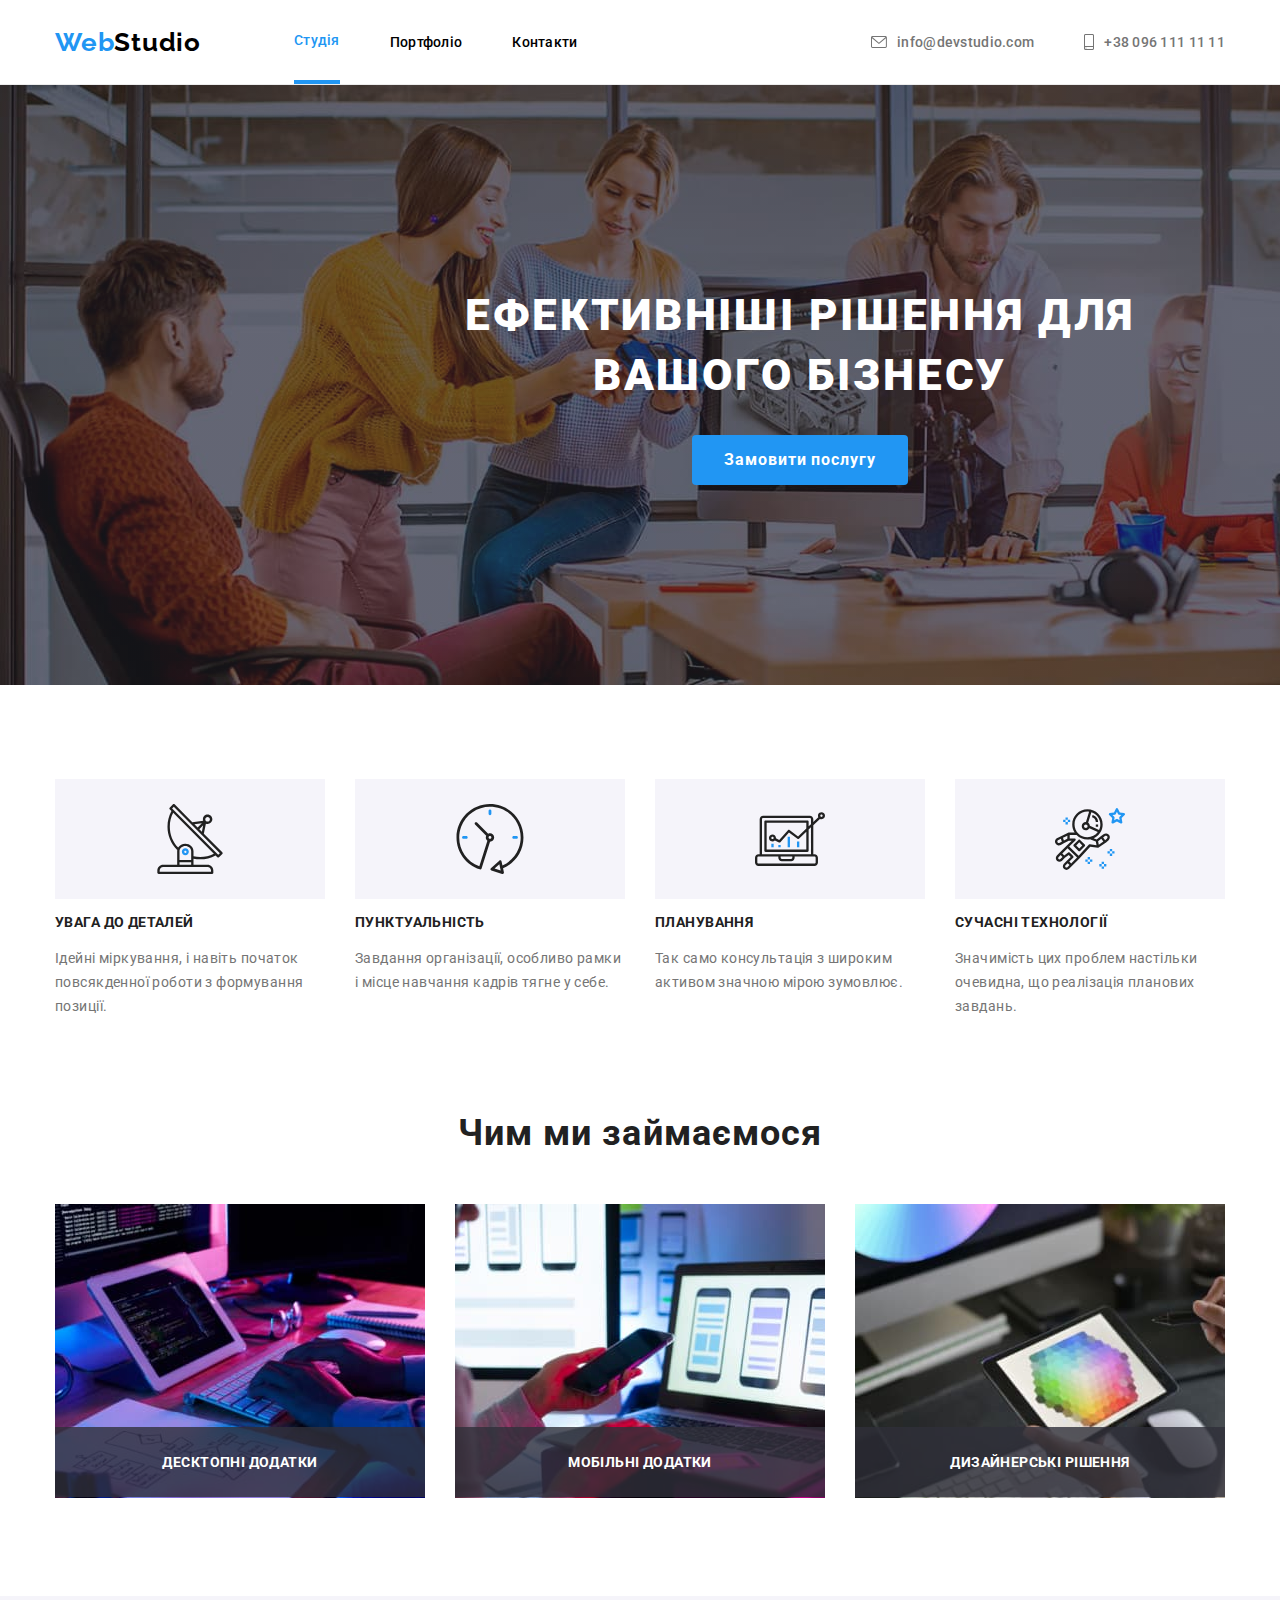
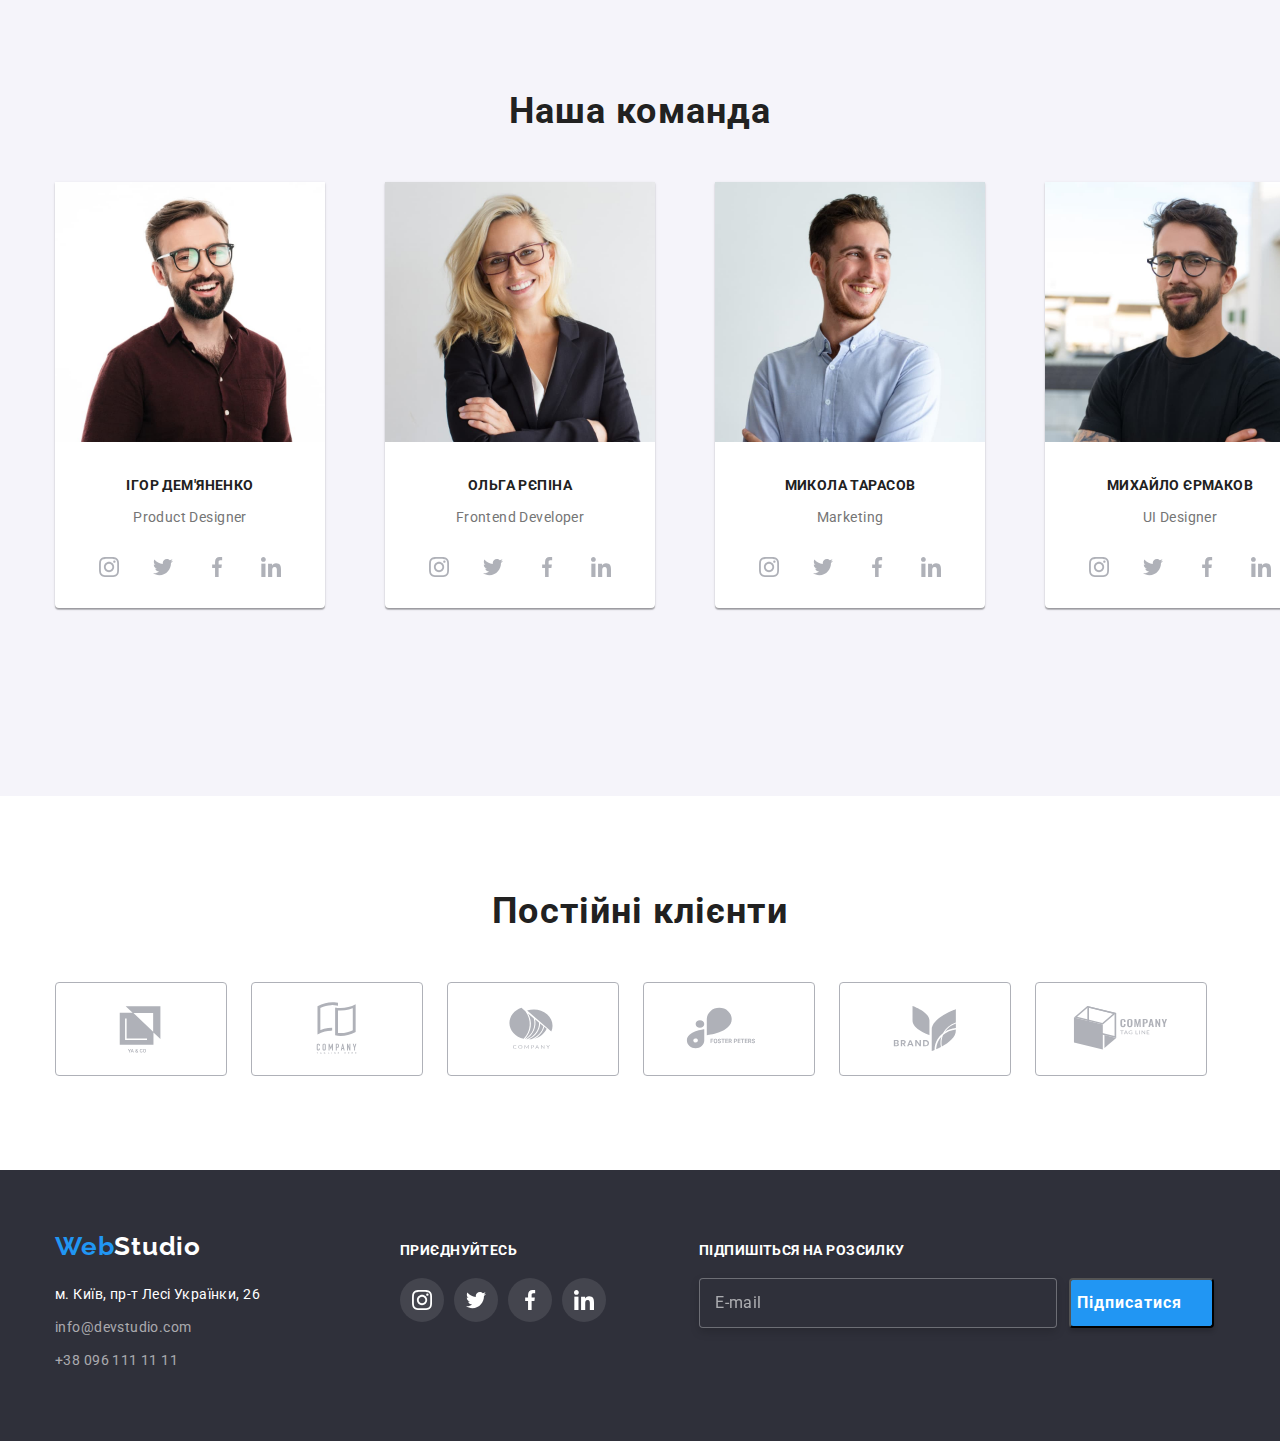
==== commit 1b7080a5: "update" ====
--- a/index.html
+++ b/index.html
@@ -381,8 +381,7 @@
             <input id="email" type="email" class="anjoy-input" placeholder="E-mail">
             <button type="button" class="anjoy-butoon">
               Підписатися <svg class="anjoy-icon" width="24" height="24">
-                <use href="./images/icons.svg#con-icon-send">
-                </use>
+                <use href="./images/icons.svg#con-icon-send"></use>
                 </svg>
             </button>
             </div>
@@ -393,25 +392,39 @@
     <div class="modal-backdrop is-hidden" data-modal>
       <div class="modal">
         <div class="close-sign" data-modal-close>
-          <svg width="18" height="18">
+          <svg width="18" height="18" class="icon-close">
             <use href="./images/icons.svg#icon-close"></use></svg>
         </div>
         <h2 class="modal-hed">Залиште свої дані, ми вам передзвонимо</h2>
           <form name="info-from-user" class="modal-form">
             <label for="Ім'я" class="modal-label">Ім'я</label>
+          <div class="modal-wrapper">
             <input name="Ім'я" id="Ім'я" type="Name" class="modal-input">
+            <svg class="input-icon" width="18" height="18">
+              <use href="./images/icons.svg#icon-person-black"></use>
+            </svg>
+          </div>
             <label for="Телефон" class="modal-label">Телефон</label>
-            <input name="Телефон" id="Телефон" type="tel" required class="modal-input">
+            <div class="modal-wrapper">
+              <input name="Телефон" id="Телефон" type="tel" required class="modal-input">
+              <svg class="input-icon" width="18" height="18">
+                <use href="./images/icons.svg#icon-phone-black"></use>
+              </svg>
+            </div>
             <label for="Пошта" class="modal-label">Пошта</label>
-            <input name="Пошта" id="Пошта" type="email" class="modal-input">
+            <div class="modal-wrapper">
+              <input name="Пошта" id="Пошта" type="email" class="modal-input">
+            <svg class="input-icon" width="18" height="18">
+              <use href="./images/icons.svg#icon-email-black"></use>
+            </svg>
+            </div>
             <label for="Коментар" class="modal-label">Коментар</label>
             <textarea name="Коментар" id="" cols="30" rows="4" placeholder="Введіть текст" class="modal-textarea"></textarea>
-            <!-- <label for="Коментар" class="modal-label">Коментар</label>
-            <input name="Коментар" id="Коментар" type="text" placeholder="Введіть текст" class="modal-input-four"> -->
-            <div class="agree">
-              <label for="checkbox"></label>
-              <input name="checkbox" id="checkbox" type="checkbox"value="ok"> <span class="first-text">Погоджуюся з розсилкою та приймаю</span> 
-              <a class="second-text" href="Договір">Умови договору</a> 
+            <div class="modal-wrapper check-line">
+              <input name="checkbox" id="checkbox" type="checkbox" value="agree" class="visually-hidden"> 
+              <label for="checkbox" class="chekbox-agree">
+                <span class="first-text"> Погоджуюся з розсилкою та приймаю </span> <a class="second-text" href="Договір"> Умови договору</a>
+              </label>
             </div>
             <button type="submit" class="modal-butoon"><span class="butoon-text">Відправити</span></button>
           </form>
--- a/css/styles.css
+++ b/css/styles.css
@@ -721,64 +721,69 @@
 .footer .list {
   margin-top: 20px;
 }
-.input-butoon{
+.input-butoon {
   display: flex;
   justify-content: flex-end;
 }
 /* angoy */
 
-.anjoy{
+.anjoy {
   padding-top: 12px;
   margin-left: 93px;
 }
-.anjoy-header{
-  font-weight: 700;
-font-size: 14px;
-line-height: 16px;
-letter-spacing: 0.03em;
-text-transform: uppercase;
-color: #FFFFFF;
-margin-bottom: 20px;
-}
-.anjoy-input{
+.anjoy-header {
+  font-weight: 700;
+  font-size: 14px;
+  line-height: 16px;
+  letter-spacing: 0.03em;
+  text-transform: uppercase;
+  color: #ffffff;
+  margin-bottom: 20px;
+}
+.anjoy-input {
   margin-right: 12px;
   width: 358px;
-height: 50px;
-border: 1px solid rgba(255, 255, 255, 0.3);
-filter: drop-shadow(0px 4px 4px rgba(0, 0, 0, 0.15));
-border-radius: 4px;
-background-color: #2F303A;
-}
-.anjoy-input::placeholder{
-  font-weight: 400;
-font-size: 16px;
-line-height: 20px;
-display: flex;
-align-items: center;
-letter-spacing: 0.03em;
-color: rgba(255, 255, 255, 0.6);
+  height: 50px;
+  padding: 15px;
+  font-size: 15px;
+  font-weight: bold;
+  color: #24a1d3;
+  border: 1px solid rgba(255, 255, 255, 0.3);
+  filter: drop-shadow(0px 4px 4px rgba(0, 0, 0, 0.15));
+  border-radius: 4px;
+  background-color: #2f303a;
+}
+.anjoy-input::placeholder {
+  font-weight: 400;
+  font-size: 16px;
+  line-height: 20px;
+  display: flex;
+  align-items: center;
+  letter-spacing: 0.03em;
+  color: rgba(255, 255, 255, 0.6);
 }
 .anjoy-input:hover,
-.anjoy-input:focus{
-  border: 1px solid #2196F3;
+.anjoy-input:focus {
+  border: 1px solid #2196f3;
   border-radius: 4px;
   outline: 0;
 }
-.anjoy-butoon{
-  font-weight: 700;
-font-size: 16px;
-line-height: 30px;
-display: flex;
-align-items: center;
-text-align: center;
-letter-spacing: 0.06em;
-color: #FFFFFF;
-  background: #2196F3;
-box-shadow: 0px 4px 4px rgba(0, 0, 0, 0.15);
-border-radius: 4px;
-transition-property: background-color, color;
-transition-duration: 250ms;
-transition-timing-function: linear;
+.anjoy-butoon {
+  font-weight: 700;
+  font-size: 16px;
+  line-height: 30px;
+  display: flex;
+  align-items: center;
+  text-align: center;
+
+  letter-spacing: 0.06em;
+  color: #ffffff;
+  background: #2196f3;
+  box-shadow: 0px 4px 4px rgba(0, 0, 0, 0.15);
+  border-radius: 4px;
+  transition-property: background-color, color;
+  transition-duration: 250ms;
+  transition-timing-function: linear;
 }
 .anjoy-butoon:hover,
 .anjoy-butoon:focus {
@@ -787,8 +792,8 @@
   border-radius: 4px;
   outline: 0;
 }
-.anjoy .anjoy-icon{
- color: #ffffff;
+.anjoy .anjoy-icon {
+  fill: #ffffff;
 }
 /* modal*/
 
@@ -837,6 +842,14 @@
   opacity: 0;
   pointer-events: none;
 }
+.icon-close {
+  transition-property: fill;
+  transition-duration: 250ms;
+  transition-timing-function: linear;
+}
+.modal .close-sign:hover {
+  fill: #2196f3;
+}
 .modal-hed {
   font-weight: 700;
   font-size: 20px;
@@ -852,22 +865,35 @@
   padding-left: 40px;
   padding-right: 40px;
 }
-
+.modal-wrapper {
+  position: relative;
+}
+.input-icon {
+  position: absolute;
+  left: 12px;
+  top: 50%;
+  transform: translateY(-50%);
+  fill: #212121;
+}
 .modal-input {
   width: 100%;
   height: 40px;
   margin-bottom: 10px;
   padding: 10px;
+  padding-left: 30px;
   border: 1px solid rgba(33, 33, 33, 0.2);
   border-radius: 4px;
   font-size: 15px;
   font-weight: bold;
   color: #757575;
-  margin-top: 4px;  
+  margin-top: 4px;
   display: block;
-  transition-property: transform ;
-  transition-duration: 250ms;
-  transition-timing-function: linear;
+  transition-property: border;
+  transition-duration: 250ms;
+  transition-timing-function: linear;
+}
+.modal-input:focus + .input-icon {
+  fill: #2196f3;
 }
 .modal-input::placeholder {
   font-size: 12px;
@@ -875,43 +901,17 @@
   color: rgba(72, 90, 190, 0.3);
 }
 .modal-input:hover,
-.modal-input:focus{
-  border: 1px solid #2196F3;
+.modal-input:focus {
+  border: 1px solid #2196f3;
   border-radius: 4px;
   outline: 0;
 }
-/* .modal-input-four {
-  width: 100%;
-  height: 120px;
-  margin-bottom: 10px;
-  padding: 10px;
-  border: 1px solid rgba(33, 33, 33, 0.2);
-  border-radius: 4px;
-  font-size: 15px;
-  font-weight: bold;
-  color: #757575;
-  margin-top: 4px;
-} */
-/* .modal-input-four::placeholder {
+.modal-textarea {
   font-weight: 400;
   font-size: 12px;
   line-height: 14px;
   letter-spacing: 0.01em;
   color: rgba(117, 117, 117, 0.5);
-} */
-
-/* .modal-input-four:hover,
-.modal-input-four:focus{
-  border: 1px solid #2196F3;
-border-radius: 4px;
-outline: 0;
-} */
-.modal-textarea{
-  font-weight: 400;
-font-size: 12px;
-line-height: 14px;
-letter-spacing: 0.01em;
-color: rgba(117, 117, 117, 0.5);
   width: 100%;
   height: 120px;
   padding: 10px;
@@ -920,12 +920,15 @@
   border: 1px solid rgba(33, 33, 33, 0.2);
   border-radius: 4px;
   resize: none;
+  transition-property: border;
+  transition-duration: 250ms;
+  transition-timing-function: linear;
 }
 .modal-textarea:hover,
-.modal-textarea:focus{
-  border: 1px solid #2196F3;
-border-radius: 4px;
-outline: 0;
+.modal-textarea:focus {
+  border: 1px solid #2196f3;
+  border-radius: 4px;
+  outline: 0;
 }
 .modal-textarea::placeholder {
   font-weight: 400;
@@ -934,24 +937,70 @@
   letter-spacing: 0.01em;
   color: rgba(117, 117, 117, 0.5);
 }
-.agree{
+.check-line{
+  height: 24px;
+  margin: 20px 10px 30px; 
+  display: flex;
+  align-items: baseline;
+}
+
+.chekbox-agree{
   width: 425px;
-  margin: 20px auto 30px;
-}
-.first-text{
-  font-weight: 400;
-font-size: 14px;
-line-height: 24px;
-letter-spacing: 0.03em;
-color: #757575;
-}
-.second-text{
-  font-weight: 400;
-font-size: 14px;
-line-height: 24px;
-letter-spacing: 0.03em;
-text-decoration-line: underline;
-color: #2196F3;
+  display: flex;
+  align-items: center;
+}
+.chekbox-agree::before{
+  content: " ";
+  margin-right: 5px;
+  margin-left: 5px;
+  display: flex;
+  width: 16px;
+  height: 15px;
+  border: 2px solid #000;
+  border-radius: 2px;
+}
+.check-line input:checked + .chekbox-agree::before{
+  background-color: rgb(63, 103, 211);
+  border: none;
+  background-image: url(../images/check-agree.svg);
+  background-repeat:no-repeat;
+  background-position: center;
+}
+.visually-hidden{
+  position: absolute;
+  width: 1px;
+  height: 1px;
+  margin: -1px;
+  border: 0;
+  padding: 0;
+  white-space: nowrap;
+  clip-path: inset(100%);
+  clip: rect(0 0 0 0);
+  overflow: hidden;
+}
+.first-text {
+  font-weight: 400;
+  font-size: 14px;
+  line-height: 24px;
+  letter-spacing: 0.03em;
+  color: #757575;
+  margin-right: 5px;
+}
+.second-text {
+  font-weight: 400;
+  font-size: 14px;
+  line-height: 24px;
+  letter-spacing: 0.03em;
+  text-decoration-line: underline;
+  color: #2196f3;
+  transition-property: color;
+  transition-duration: 250ms;
+  transition-timing-function: linear;
+}
+.second-text:hover,
+.second-text:focus {
+  color: #2884cf;
+  outline: 0;
 }
 .modal-butoon {
   background: #2196f3;
@@ -969,7 +1018,6 @@
   box-shadow: 0px 4px 4px rgba(0, 0, 0, 0.15);
   border-radius: 4px;
   outline: 0;
-  
 }
 .butoon-text {
   font-weight: 700;
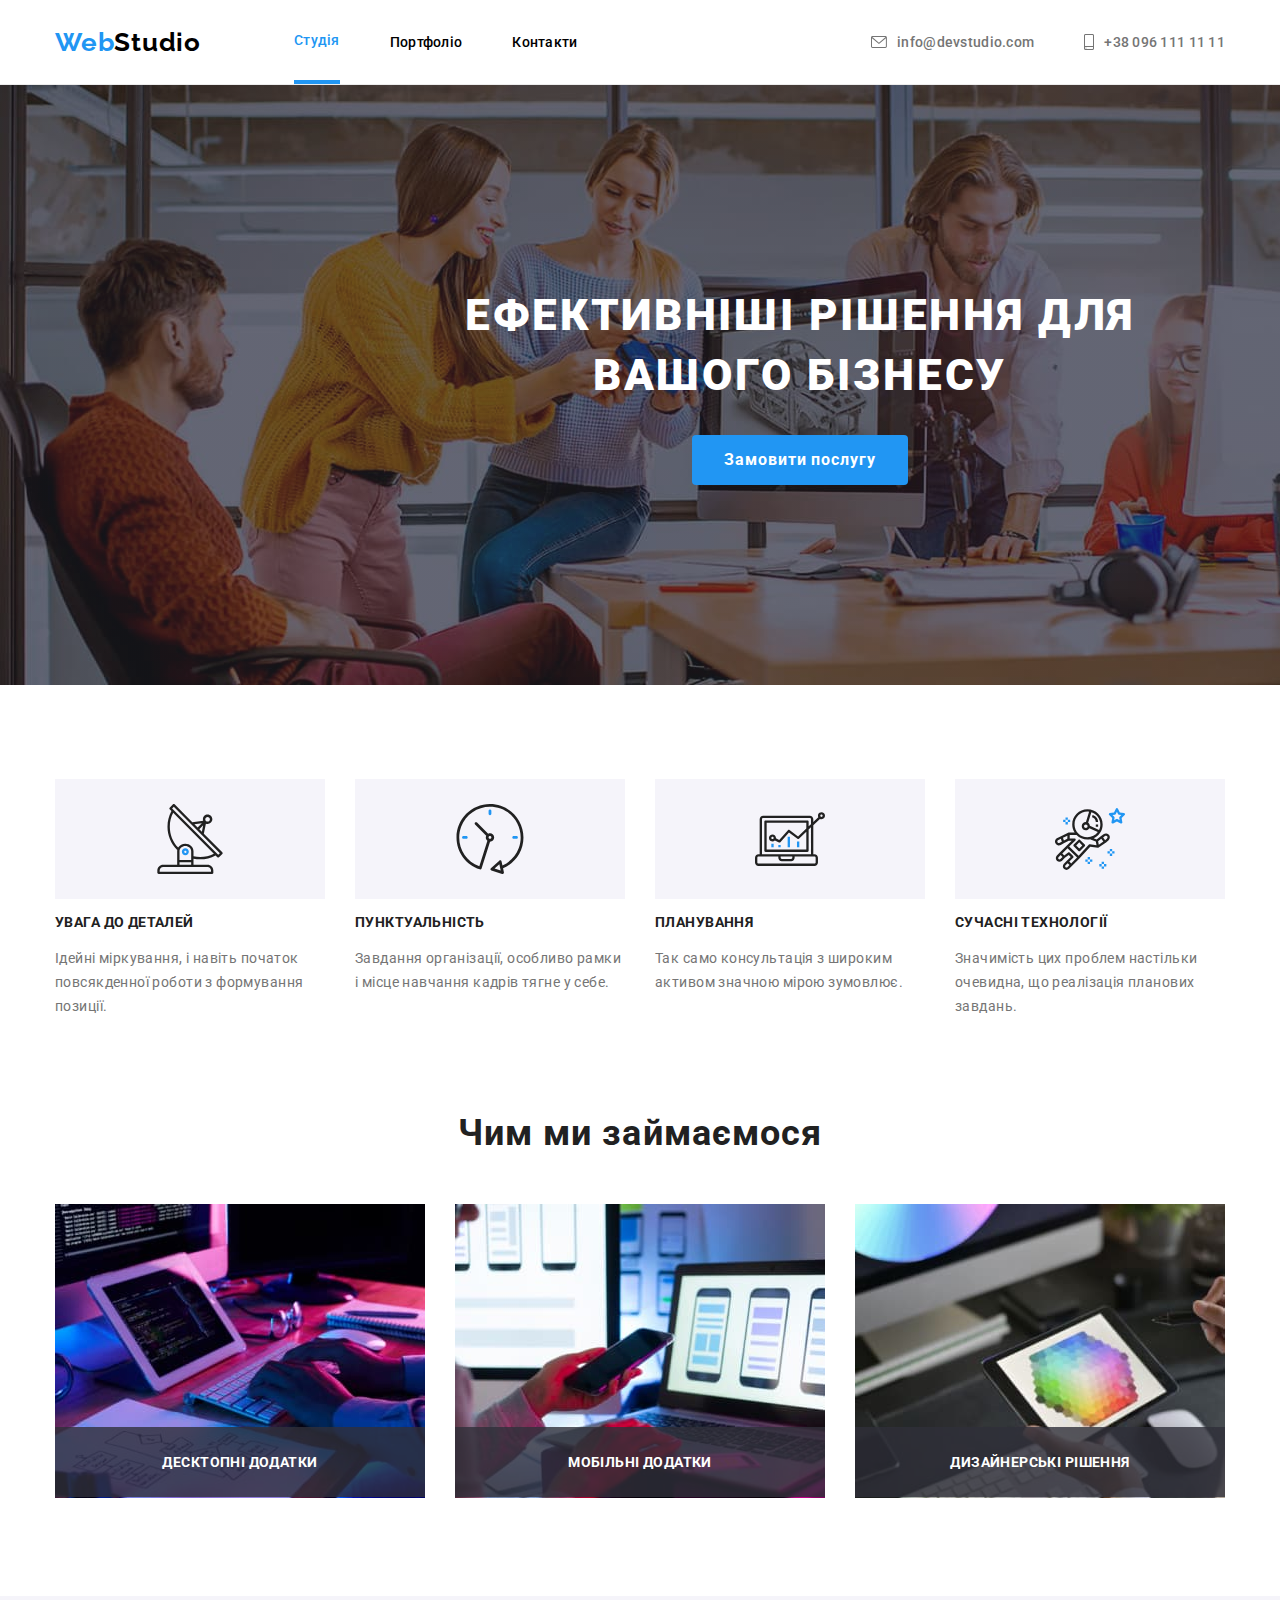
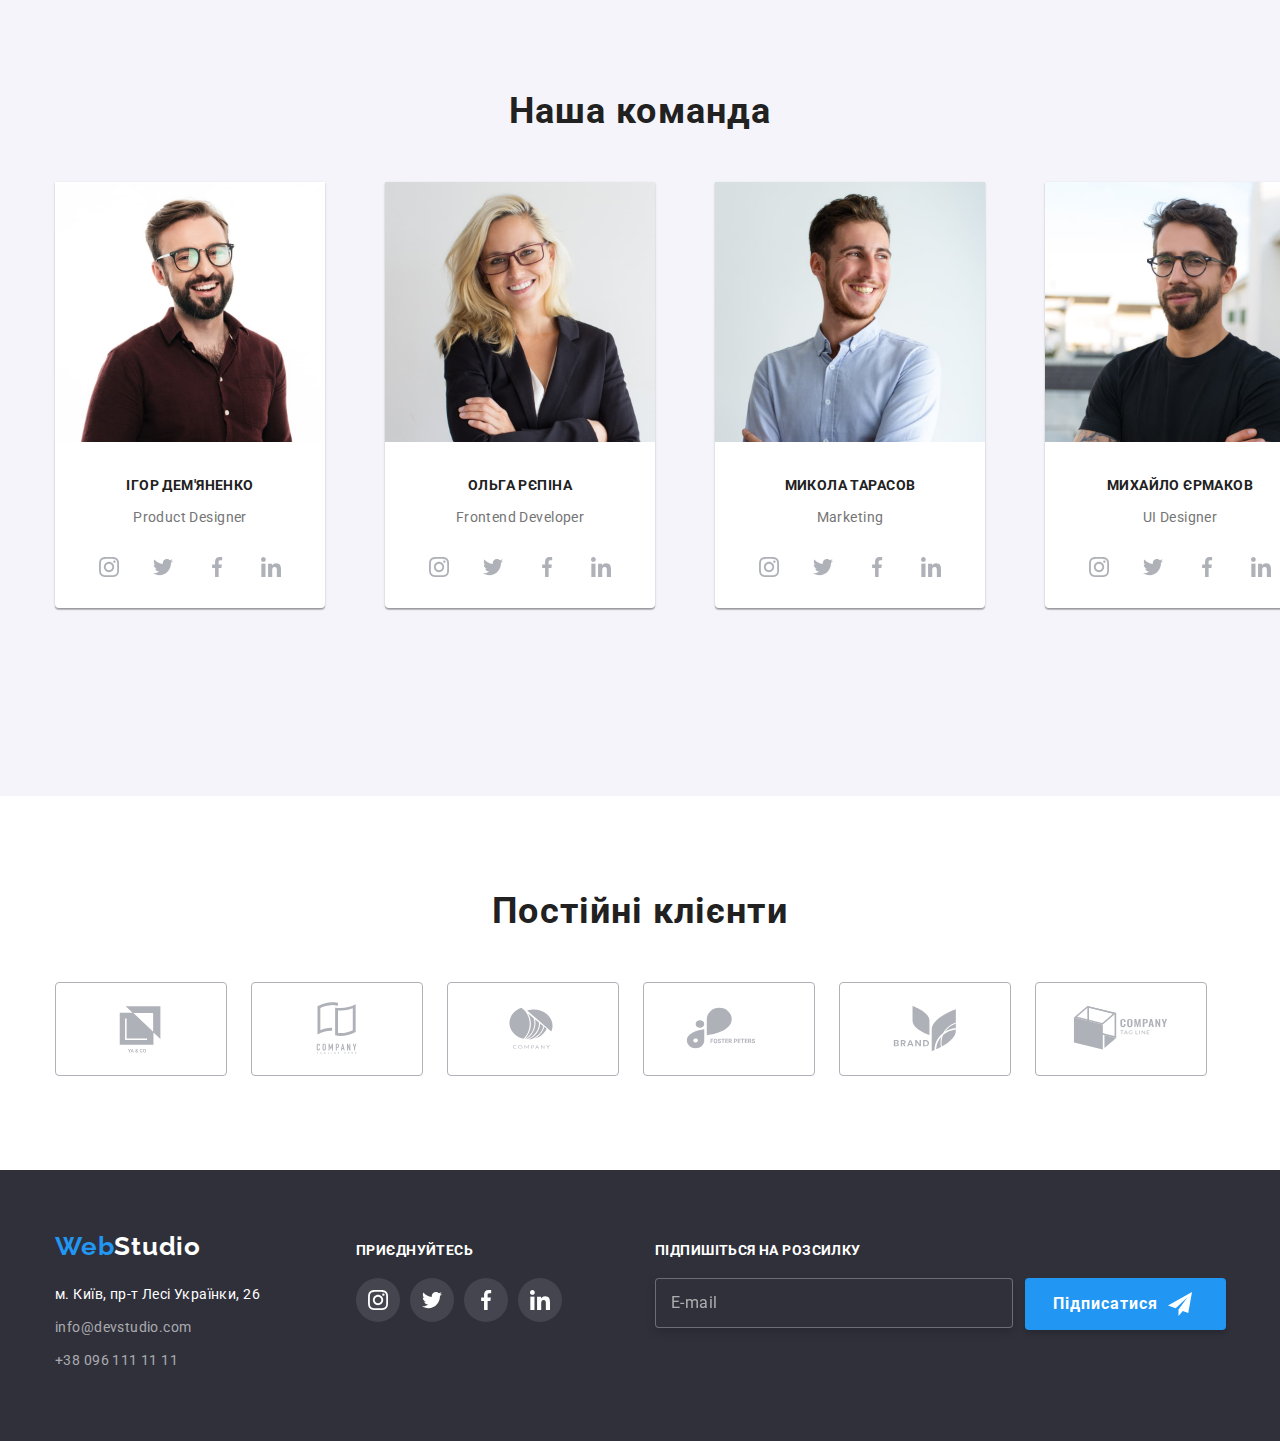
==== commit 512dfa3f: "update" ====
--- a/index.html
+++ b/index.html
@@ -381,7 +381,7 @@
             <input id="email" type="email" class="anjoy-input" placeholder="E-mail">
             <button type="button" class="anjoy-butoon">
               Підписатися <svg class="anjoy-icon" width="24" height="24">
-                <use href="./images/icons.svg#con-icon-send"></use>
+                <use href="./images/icons.svg#icon-send"></use>
                 </svg>
             </button>
             </div>
--- a/css/styles.css
+++ b/css/styles.css
@@ -446,6 +446,7 @@
   transition-timing-function: linear;
 }
 .address-link {
+  width: 231px;
   font-weight: 400;
   font-size: 14px;
   line-height: calc(24 / 14);
@@ -695,6 +696,9 @@
   margin: 0 auto;
   width: 1600px;
 }
+.all-address .list{
+  width: 231px;
+}
 .adres-link {
   font-weight: 400;
   font-size: 14px;
@@ -703,6 +707,7 @@
   color: var(--next-color);
 }
 .address-li {
+  width: 100%;
   font-style: normal;
 }
 .adres-tel {
@@ -775,6 +780,8 @@
   display: flex;
   align-items: center;
   text-align: center;
+  border: none;
+  padding-left: 28px;
 
   letter-spacing: 0.06em;
   color: #ffffff;
@@ -793,7 +800,7 @@
   outline: 0;
 }
 .anjoy .anjoy-icon {
-  fill: #ffffff;
+  margin: 13px 28px 13px 10px;
 }
 /* modal*/
 
@@ -813,7 +820,8 @@
 
 .modal {
   width: 528px;
-  height: 617px;
+  height: 581px;
+  padding: 40px;
   position: absolute;
   top: 50%;
   left: 50%;
@@ -857,13 +865,11 @@
   text-align: center;
   letter-spacing: 0.03em;
   color: #212121;
-  margin: 40px;
   margin-bottom: 0;
 }
 .modal-form {
-  padding-top: 12px;
-  padding-left: 40px;
-  padding-right: 40px;
+  margin-top: 12px;
+
 }
 .modal-wrapper {
   position: relative;
@@ -878,7 +884,6 @@
 .modal-input {
   width: 100%;
   height: 40px;
-  margin-bottom: 10px;
   padding: 10px;
   padding-left: 30px;
   border: 1px solid rgba(33, 33, 33, 0.2);
@@ -1011,6 +1016,7 @@
   transition-property: background-color, color;
   transition-duration: 250ms;
   transition-timing-function: linear;
+  border: none;
 }
 .modal-butoon:hover,
 .modal-butoon:focus {
